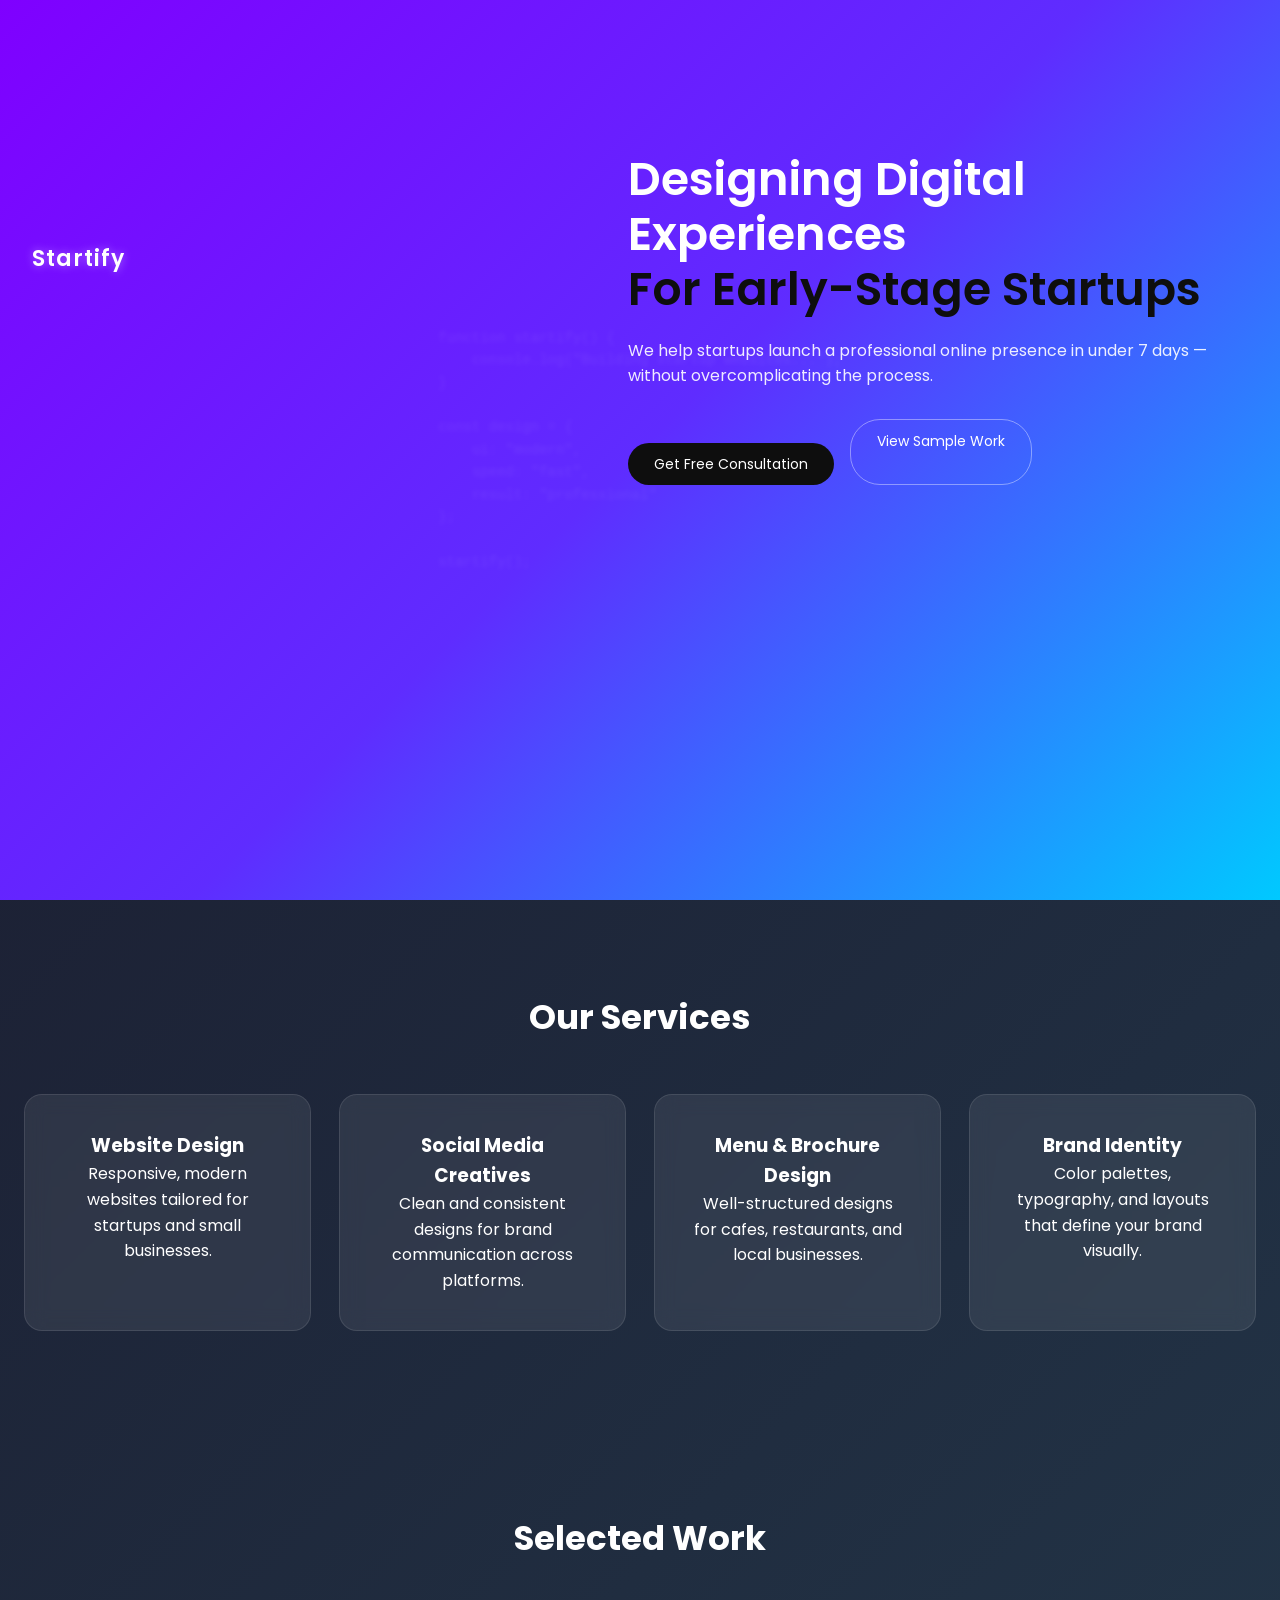
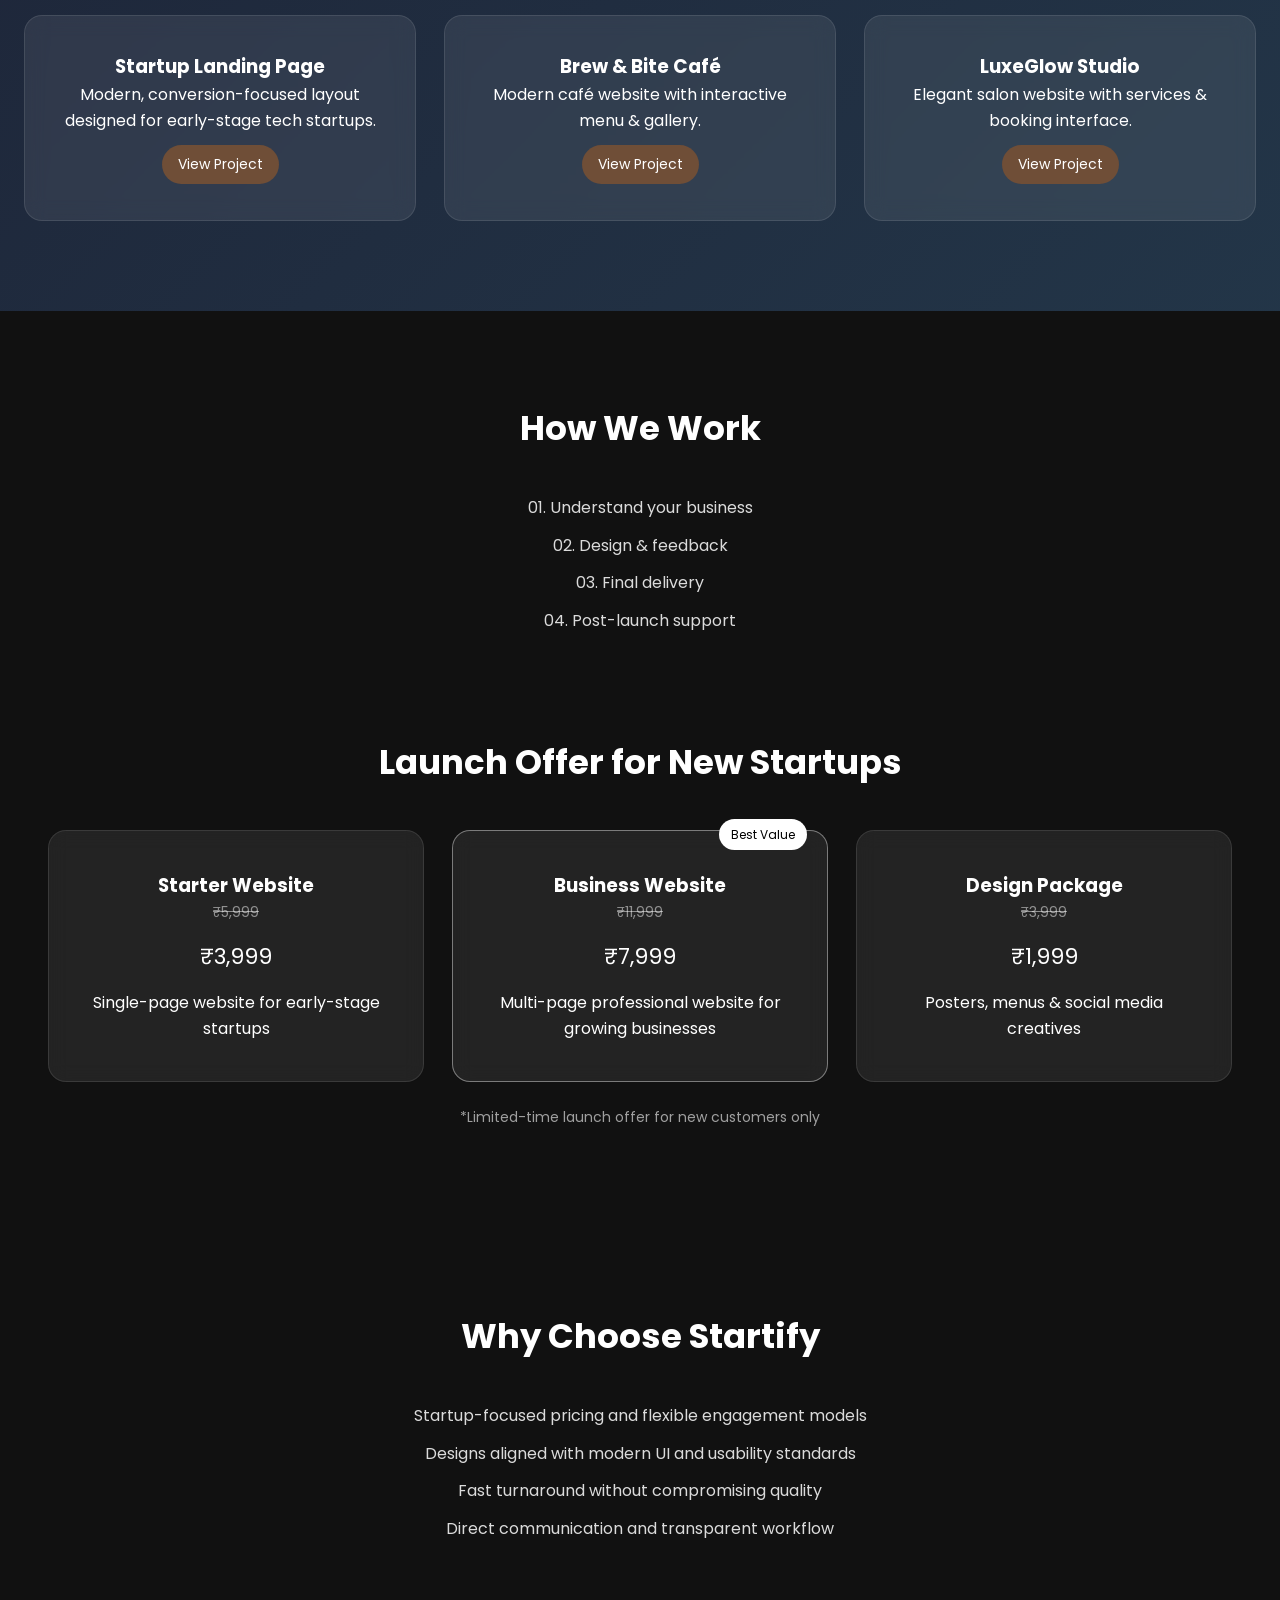
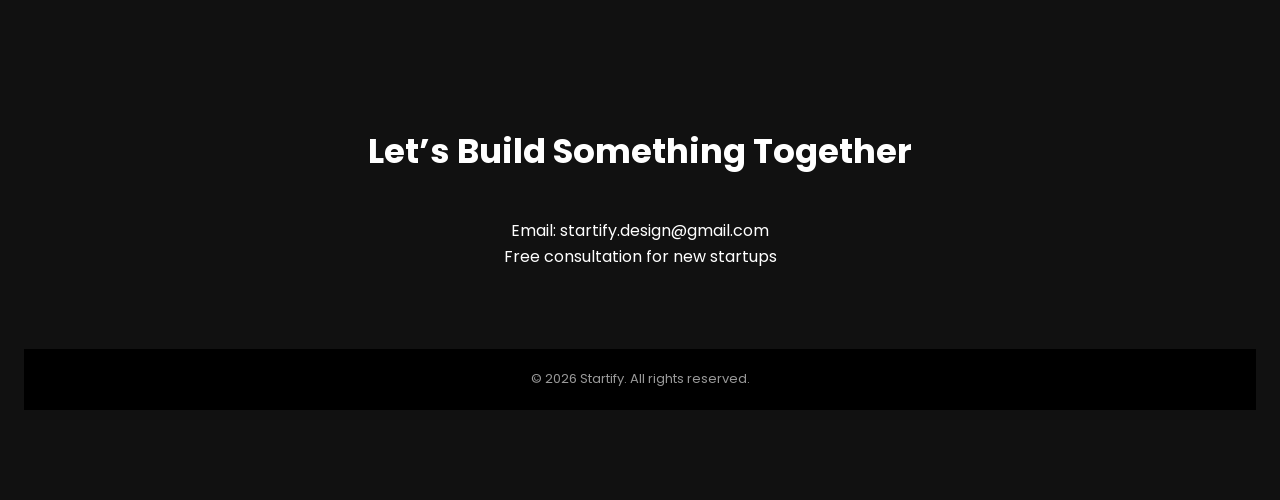
==== index.html @ b0a00d7e "first commit" ====
<!DOCTYPE html>
<html lang="en">
<head>
    <meta charset="UTF-8">
    <title>Startify | Design Studio for Startups</title>
    <meta name="viewport" content="width=device-width, initial-scale=1.0">
    <link rel="stylesheet" href="style.css">
    <link href="https://fonts.googleapis.com/css2?family=Poppins:wght@300;400;500;600;700&display=swap" rel="stylesheet">
    <script defer src="script.js"></script>

</head>
<body>
<canvas id="particles"></canvas>
<!-- HERO -->
<section class="hero">
    <div class="code-bg">
<pre>
function startify() {
    console.log("Building startup websites...");
}

const design = {
    ui: "modern",
    speed: "fast",
    result: "professional"
};

startify();
</pre>
</div>
    <nav>
        <div class="logo">Startify</div>

        <div class="hero-content">
    <h1>
        Designing Digital Experiences<br>
        <span>For Early-Stage Startups</span>
    </h1>

    <p>
        We help startups launch a professional online presence in under 7 days —
        without overcomplicating the process.
    </p>

    <div class="cta-group">
        <a href="#contact" class="btn primary">Get Free Consultation</a>
        <a href="#work" class="btn secondary">View Sample Work</a>
    </div>
</div>

</section>

<!-- SERVICES -->
<section class="services reveal" id="services">

    <h2>Our Services</h2>

    <div class="service-grid">
        <div class="service-card">
            <h3>Website Design</h3>
            <p>Responsive, modern websites tailored for startups and small businesses.</p>
        </div>

        <div class="service-card">
            <h3>Social Media Creatives</h3>
            <p>Clean and consistent designs for brand communication across platforms.</p>
        </div>

        <div class="service-card">
            <h3>Menu & Brochure Design</h3>
            <p>Well-structured designs for cafes, restaurants, and local businesses.</p>
        </div>

        <div class="service-card">
            <h3>Brand Identity</h3>
            <p>Color palettes, typography, and layouts that define your brand visually.</p>
        </div>
    </div>
</section>
<section class="work reveal" id="work">
    <h2>Selected Work</h2>

    <div class="work-grid">

        <!-- STARTUP -->
        <div class="work-card">
            <h3>Startup Landing Page</h3>
            <p>Modern, conversion-focused layout designed for early-stage tech startups.</p>
            <a href="sample/startup/index.html" target="_blank" class="work-link">
                View Project
            </a>
        </div>

        <!-- CAFE -->
        <div class="work-card">
            <h3>Brew & Bite Café</h3>
            <p>Modern café website with interactive menu & gallery.</p>
            <a href="sample/cafe/index.html" target="_blank" class="work-link">
                View Project
            </a>
        </div>

        <!-- SALON -->
        <div class="work-card">
            <h3>LuxeGlow Studio</h3>
            <p>Elegant salon website with services & booking interface.</p>
            <a href="sample/salon/index.html" target="_blank" class="work-link">
                View Project
            </a>
        </div>

    </div>
</section>
<section class="process reveal">
    <h2>How We Work</h2>

    <div class="process-steps">
        <div>01. Understand your business</div>
        <div>02. Design & feedback</div>
        <div>03. Final delivery</div>
        <div>04. Post-launch support</div>
    </div>
<section class="pricing reveal">
    <h2>Launch Offer for New Startups</h2>

    <div class="pricing-grid">
        <div class="price-card">
            <h3>Starter Website</h3>
            <p class="old-price">₹5,999</p>
            <p class="price">₹3,999</p>
            <p>Single-page website for early-stage startups</p>
        </div>

        <div class="price-card highlight">
            <h3>Business Website</h3>
            <p class="old-price">₹11,999</p>
            <p class="price">₹7,999</p>
            <p>Multi-page professional website for growing businesses</p>
        </div>

        <div class="price-card">
            <h3>Design Package</h3>
            <p class="old-price">₹3,999</p>
            <p class="price">₹1,999</p>
            <p>Posters, menus & social media creatives</p>
        </div>
    </div>

    <p class="pricing-note">*Limited-time launch offer for new customers only</p>
</section>


<!-- WHY US -->
<section class="why">
    <h2>Why Choose Startify</h2>

    <div class="why-content">
        <p>Startup-focused pricing and flexible engagement models</p>
        <p>Designs aligned with modern UI and usability standards</p>
        <p>Fast turnaround without compromising quality</p>
        <p>Direct communication and transparent workflow</p>
    </div>
</section>

<section class="contact reveal" id="contact">
    <h2>Let’s Build Something Together</h2>
    <p>Email: startify.design@gmail.com</p>
    

    <p class="small-note">Free consultation for new startups</p>
</section>


<footer>
    <p>© 2026 Startify. All rights reserved.</p>
</footer>


</body>
</html>
---- style.css ----
* {
    margin: 0;
    padding: 0;
    box-sizing: border-box;
    font-family: 'Poppins', sans-serif;
}

body {
    background-color: #0e0e0e;
    color: #ffffff;
    line-height: 1.6;
}

/* HERO */
.hero {
    min-height: 100vh;
    background: linear-gradient(135deg, #7F00FF, #5f2cff, #00C9FF);
    padding: 32px;
}

nav {
    display: flex;
    justify-content: space-between;
    align-items: center;
}

.logo {
    font-size: 26px;
    font-weight: 700;
    letter-spacing: 1px;
}

.btn {
    text-decoration: none;
    color: #ffffff;
    padding: 10px 26px;
    border-radius: 30px;
    border: 1px solid rgba(255,255,255,0.3);
    font-size: 14px;
}

.btn.primary {
    background-color: #0e0e0e;
    border: none;
    margin-top: 24px;
    display: inline-block;
}

/* HERO CONTENT */
.hero-content {
    max-width: 620px;
    margin-top: 120px;
}

.hero-content h1 {
    font-size: 46px;
    font-weight: 600;
    line-height: 1.2;
}

.hero-content span {
    color: #0e0e0e;
}

.hero-content p {
    margin-top: 20px;
    font-size: 16px;
    color: rgba(255,255,255,0.9);
}

/* SERVICES */
.services {
    padding: 90px 24px;
    text-align: center;
}

.services h2 {
    font-size: 34px;
    margin-bottom: 50px;
}

.service-grid {
    display: grid;
    grid-template-columns: repeat(auto-fit, minmax(240px, 1fr));
    gap: 28px;
}

.service-card {
    background: #161616;
    padding: 36px;
    border-radius: 18px;
    transition: transform 0.3s ease;
}

.service-card:hover {
    transform: translateY(-8px);
}

/* WHY */
.why {
    background: #111111;
    padding: 90px 24px;
    text-align: center;
}

.why h2 {
    font-size: 34px;
    margin-bottom: 40px;
}

.why-content p {
    font-size: 16px;
    margin: 12px 0;
    color: rgba(255,255,255,0.85);
}

/* CONTACT */
.contact {
    padding: 80px 24px;
    text-align: center;
}

.contact h2 {
    font-size: 34px;
    margin-bottom: 20px;
}

footer {
    background: #000000;
    padding: 20px;
    text-align: center;
    font-size: 13px;
    color: rgba(255,255,255,0.6);
}
html {
    scroll-behavior: smooth;
}
.btn {
    transition: all 0.3s ease;
}

.btn:hover {
    background-color: #ffffff;
    color: #000000;
}
.service-card {
    transition: transform 0.35s ease, box-shadow 0.35s ease;
}

.service-card:hover {
    transform: translateY(-10px);
    box-shadow: 0 20px 40px rgba(0,0,0,0.4);
}
.reveal {
    opacity: 0;
    transform: translateY(60px);
    transition: all 0.8s ease;
}

.reveal.active {
    opacity: 1;
    transform: translateY(0);
}
.hero-content h1,
.hero-content p,
.hero-content .btn {
    animation: fadeUp 1s ease forwards;
    opacity: 0;
}

.hero-content h1 {
    animation-delay: 0.2s;
}

.hero-content p {
    animation-delay: 0.4s;
}

.hero-content .btn {
    animation-delay: 0.6s;
}

@keyframes fadeUp {
    from {
        opacity: 0;
        transform: translateY(30px);
    }
    to {
        opacity: 1;
        transform: translateY(0);
    }
}
.cta-group {
    margin-top: 30px;
    display: flex;
    gap: 16px;
    flex-wrap: wrap;
}

.btn.secondary {
    background: transparent;
    border: 1px solid rgba(255,255,255,0.4);
}
.work {
    padding: 90px 24px;
    text-align: center;
}

.work h2 {
    font-size: 34px;
    margin-bottom: 50px;
}

.work-grid {
    display: grid;
    grid-template-columns: repeat(auto-fit, minmax(260px, 1fr));
    gap: 28px;
}

.work-card {
    background: #161616;
    padding: 36px;
    border-radius: 18px;
    transition: transform 0.3s ease;
}

.work-card:hover {
    transform: translateY(-8px);
}
.process {
    background: #111;
    padding: 90px 24px;
    text-align: center;
}

.process h2 {
    font-size: 34px;
    margin-bottom: 40px;
}

.process-steps div {
    font-size: 16px;
    margin: 12px 0;
    color: rgba(255,255,255,0.85);
}
.pricing {
    padding: 90px 24px;
    text-align: center;
}

.pricing-grid {
    display: grid;
    grid-template-columns: repeat(auto-fit, minmax(260px, 1fr));
    gap: 28px;
}

.price-card {
    background: #161616;
    padding: 40px;
    border-radius: 18px;
}

.price-card.highlight {
    border: 1px solid rgba(255,255,255,0.4);
}

.price {
    font-size: 22px;
    margin: 16px 0;
}
@media (max-width: 768px) {
    .hero-content h1 {
        font-size: 34px;
    }

    nav {
        flex-direction: column;
        gap: 12px;
    }

    .cta-group {
        flex-direction: column;
        align-items: flex-start;
    }
}
.old-price {
    text-decoration: line-through;
    color: rgba(255,255,255,0.5);
    font-size: 14px;
}

.pricing-note {
    margin-top: 24px;
    font-size: 14px;
    color: rgba(255,255,255,0.6);
}
.price-card.highlight {
    position: relative;
}

.price-card.highlight::before {
    content: "Best Value";
    position: absolute;
    top: -12px;
    right: 20px;
    background: #ffffff;
    color: #000;
    font-size: 12px;
    padding: 6px 12px;
    border-radius: 20px;
}
.work-link {
    display: inline-block;
    margin-top: 12px;
    text-decoration: none;
    font-size: 14px;
    color: white;
    background-color: #6F4E37;
    padding: 8px 16px;
    border-radius: 20px;
    transition: 0.3s ease;
}

.work-link:hover {
    background-color: #5a3f2c;
}
body {
    font-family: 'Poppins', sans-serif;
    color: #ffffff;

    background: linear-gradient(-45deg, #0f2027, #203a43, #2c5364, #1a1a2e);
    background-size: 400% 400%;
    animation: gradientBG 12s ease infinite;
}

@keyframes gradientBG {
    0% { background-position: 0% 50%; }
    50% { background-position: 100% 50%; }
    100% { background-position: 0% 50%; }
}
.logo {
    font-size: 22px;
    font-weight: 600;
    color: white;
    text-shadow: 0 0 10px rgba(255,255,255,0.4);
}
#particles {
    position: fixed;
    width: 100%;
    height: 100%;
    z-index: -1;
    top: 0;
    left: 0;
}
.service-card, .work-card, .price-card {
    background: rgba(255, 255, 255, 0.08);
    backdrop-filter: blur(10px);
    border-radius: 18px;
    border: 1px solid rgba(255,255,255,0.1);
}
.service-card:hover, .work-card:hover {
    transform: translateY(-10px) scale(1.02);
    transition: 0.3s ease;
}
.hero-content {
    animation: fadeUp 1s ease forwards;
}

@keyframes fadeUp {
    from {
        opacity: 0;
        transform: translateY(40px);
    }
    to {
        opacity: 1;
        transform: translateY(0);
    }
}
.hero {
    position: relative;
    overflow: hidden;
}

/* CODE BACKGROUND */
.code-bg {
    position: absolute;
    top: 0;
    left: 0;
    width: 100%;
    height: 100%;

    opacity: 0.08; /* translucent effect */
    z-index: 0;

    display: flex;
    align-items: center;
    justify-content: center;

    pointer-events: none;
}

.code-bg pre {
    font-family: monospace;
    font-size: 14px;
    color: #ffffff;
    white-space: pre-wrap;
    line-height: 1.6;
}
.hero-content, nav {
    position: relative;
    z-index: 2;
}
.hero {
    position: relative;
    overflow: hidden;
}

/* CODE BACKGROUND */
.code-bg {
    position: absolute;
    top: 0;
    left: 0;
    width: 100%;
    height: 100%;

    opacity: 0.08; /* translucent effect */
    z-index: 0;

    display: flex;
    align-items: center;
    justify-content: center;

    pointer-events: none;
}

.code-bg pre {
    font-family: monospace;
    font-size: 14px;
    color: #ffffff;
    white-space: pre-wrap;
    line-height: 1.6;
}
.code-bg {
    filter: blur(2px);
}
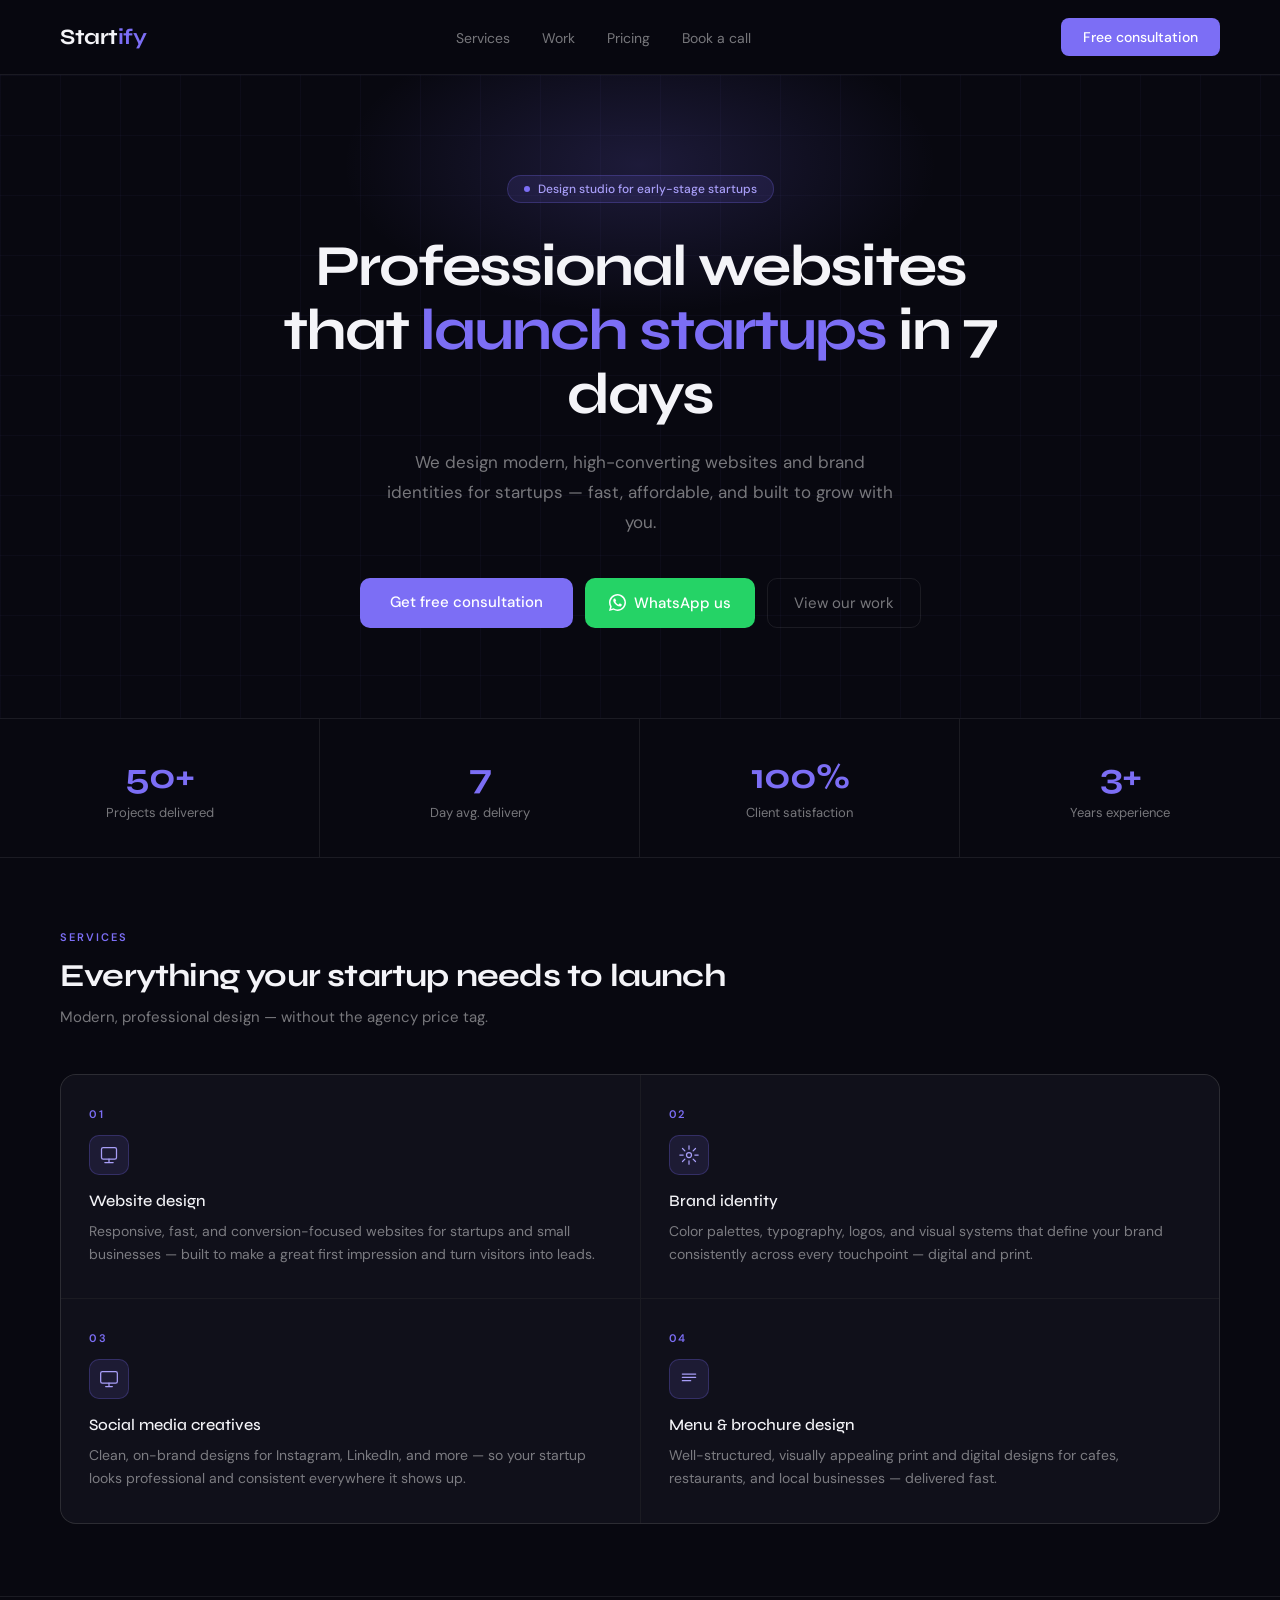
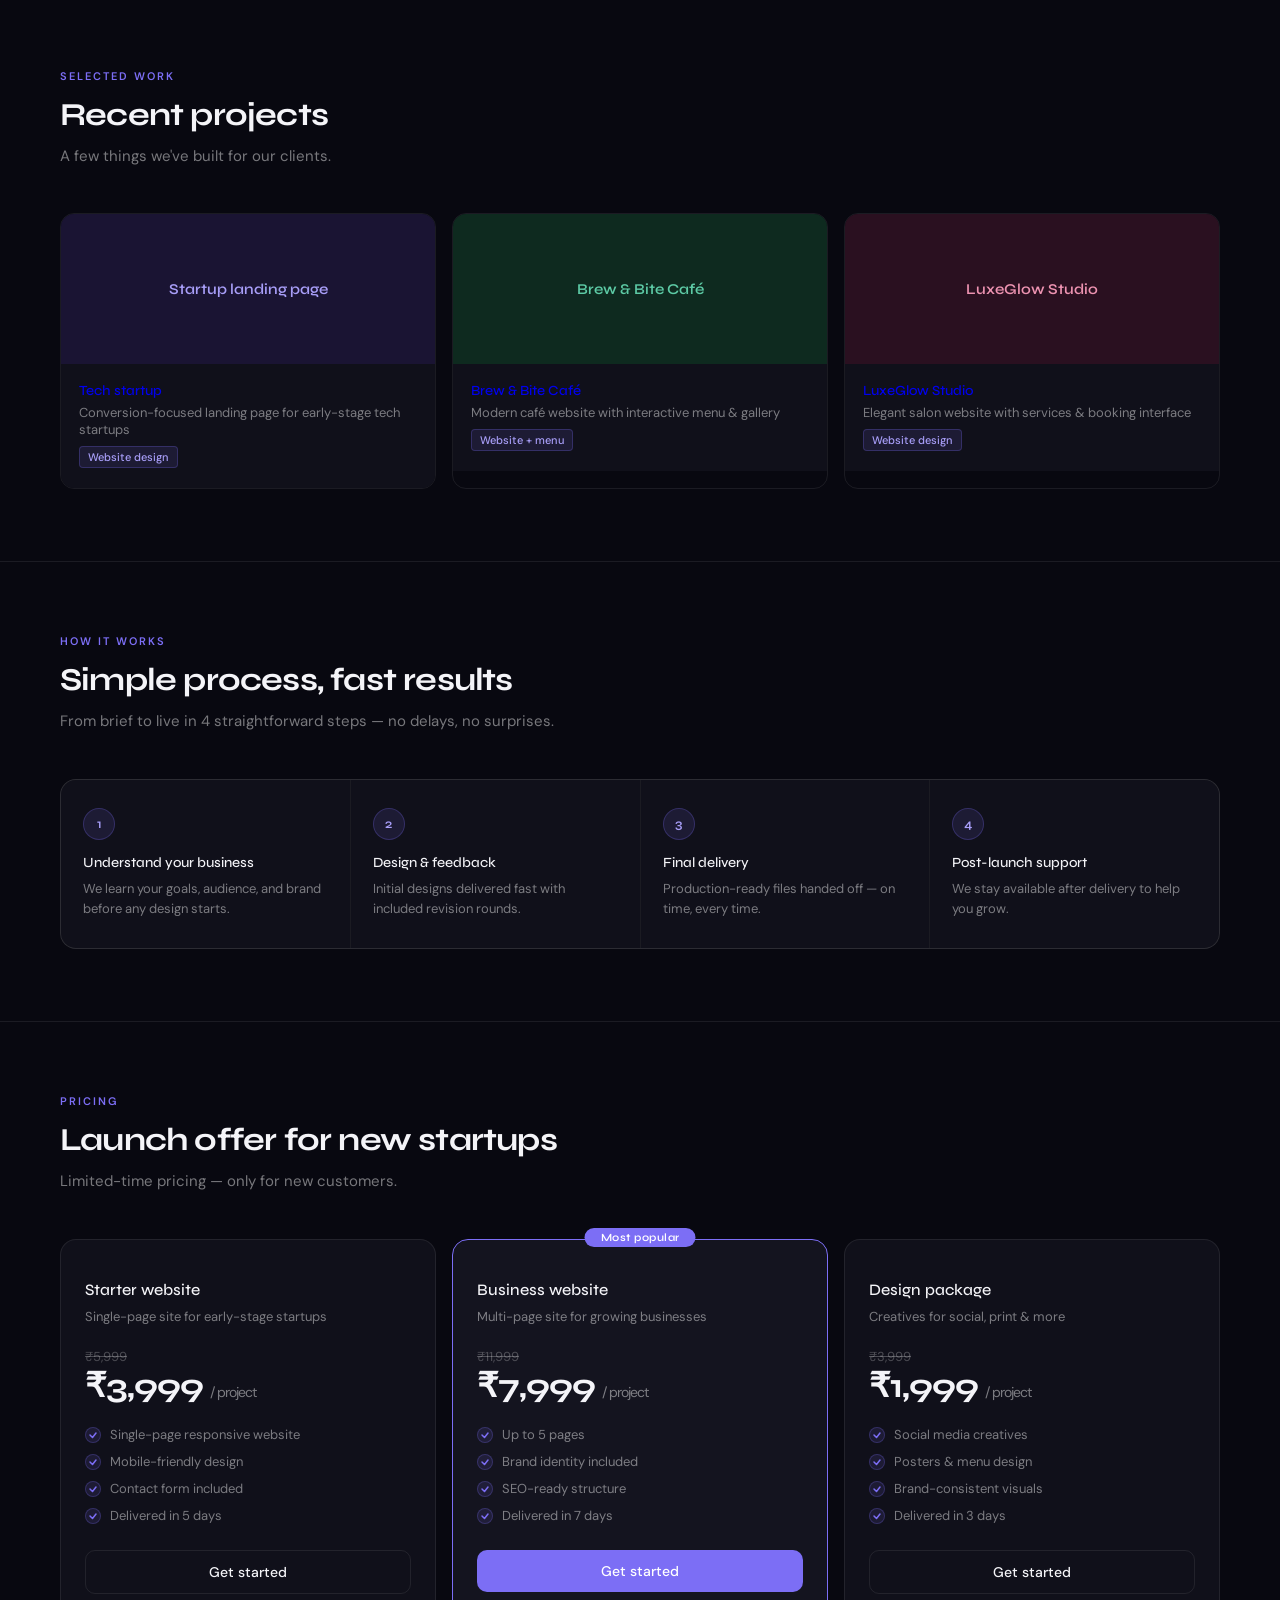
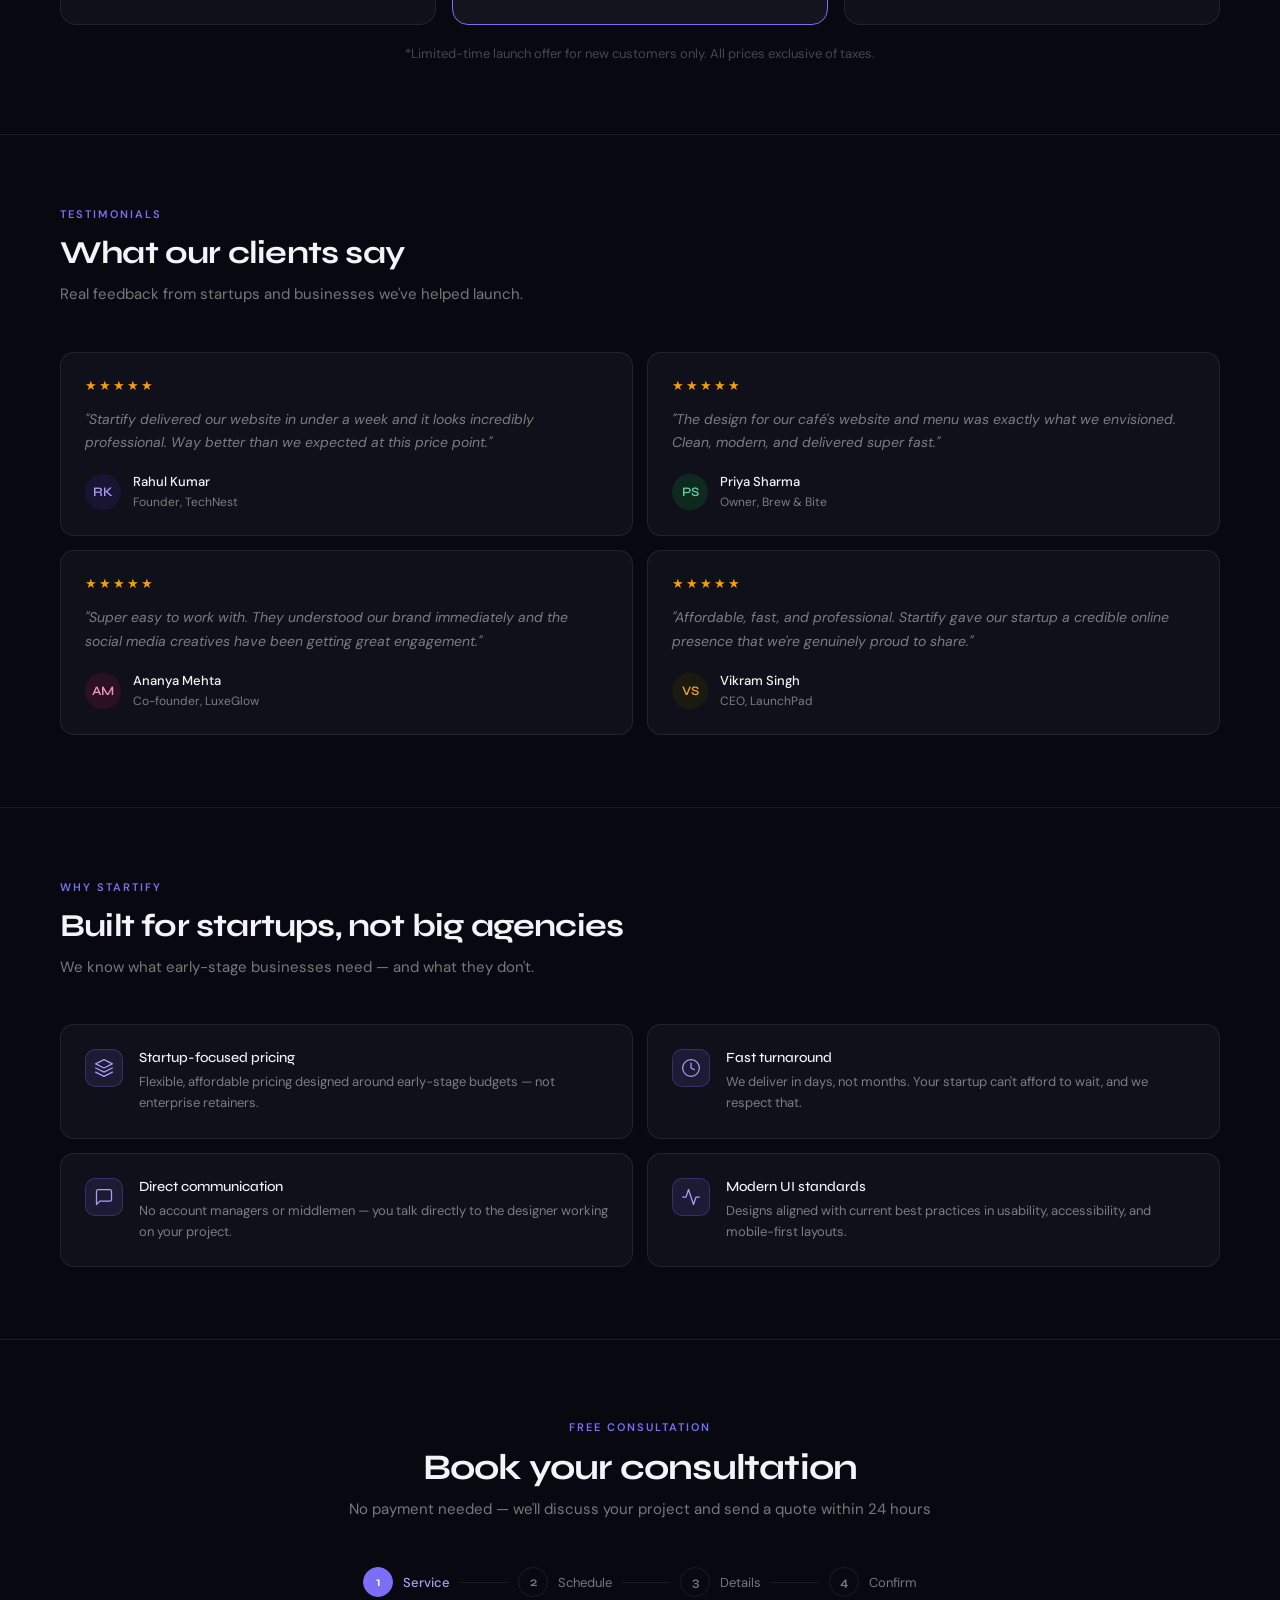
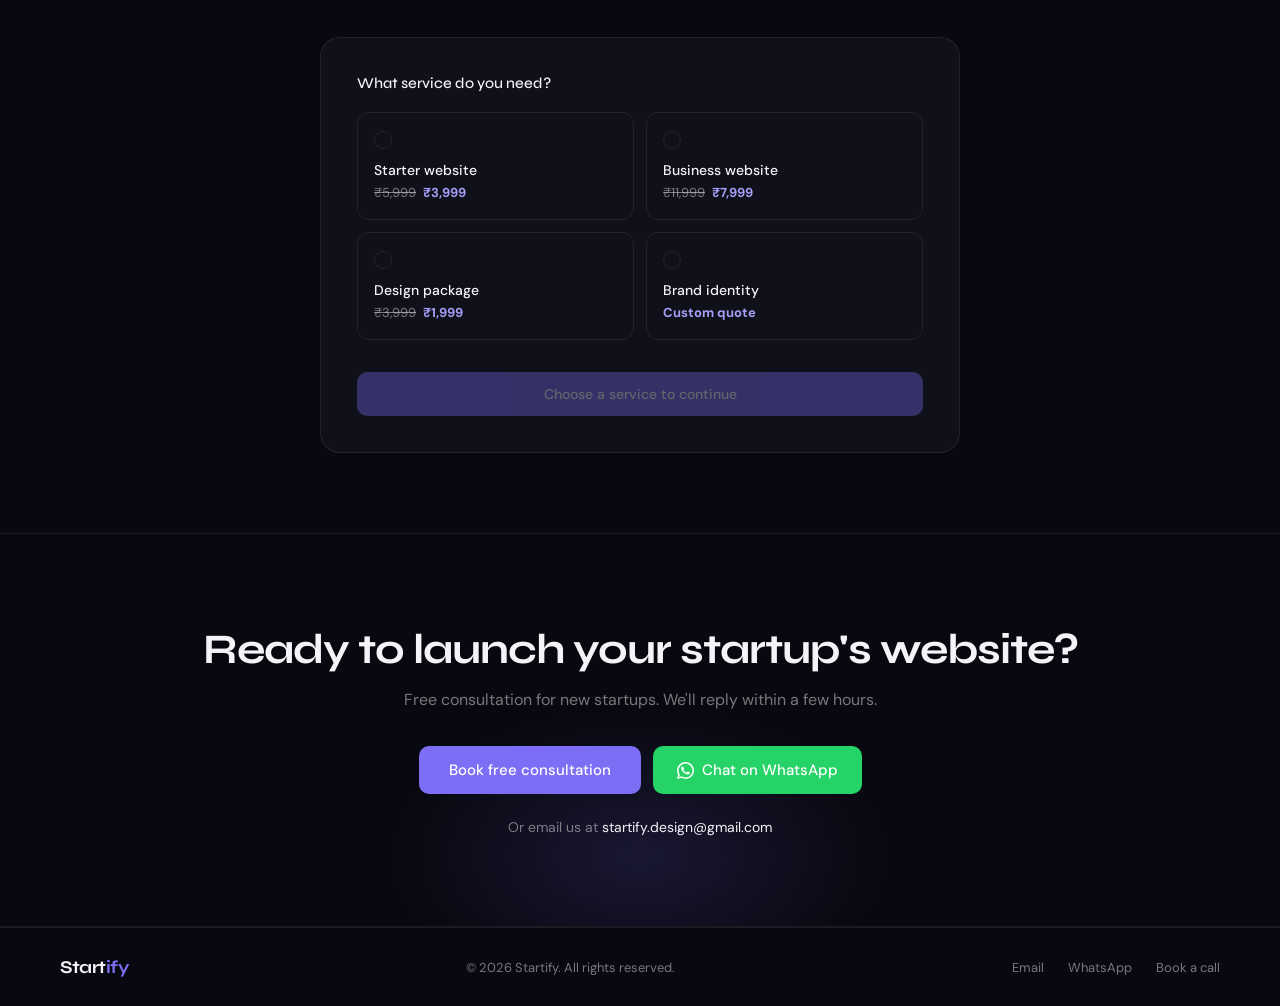
==== commit ba787c13: "commit" ====
--- a/index.html
+++ b/index.html
@@ -1,180 +1,1072 @@
 <!DOCTYPE html>
 <html lang="en">
 <head>
-    <meta charset="UTF-8">
-    <title>Startify | Design Studio for Startups</title>
-    <meta name="viewport" content="width=device-width, initial-scale=1.0">
-    <link rel="stylesheet" href="style.css">
-    <link href="https://fonts.googleapis.com/css2?family=Poppins:wght@300;400;500;600;700&display=swap" rel="stylesheet">
-    <script defer src="script.js"></script>
-
+<meta charset="UTF-8">
+<meta name="viewport" content="width=device-width, initial-scale=1.0">
+<meta name="description" content="Startify — Design studio for early-stage startups. Professional websites, brand identity & creatives delivered in 7 days.">
+<title>Startify | Design Studio for Startups</title>
+<link rel="preconnect" href="https://fonts.googleapis.com">
+<link rel="preconnect" href="https://fonts.gstatic.com" crossorigin>
+<link href="https://fonts.googleapis.com/css2?family=Syne:wght@400;500;600;700&family=DM+Sans:wght@300;400;500&display=swap" rel="stylesheet">
+<style>
+  *, *::before, *::after { box-sizing: border-box; margin: 0; padding: 0; }
+
+  :root {
+    --purple: #7c6ef5;
+    --purple-light: #a89ef8;
+    --purple-dim: rgba(124,110,245,0.12);
+    --purple-border: rgba(124,110,245,0.25);
+    --bg-dark: #080810;
+    --bg-card: #10101a;
+    --bg-card2: #14141f;
+    --border: rgba(255,255,255,0.08);
+    --border-hover: rgba(124,110,245,0.4);
+    --text-white: #f4f4f8;
+    --text-muted: rgba(255,255,255,0.45);
+    --text-dim: rgba(255,255,255,0.25);
+    --green: #25D366;
+    --green-dark: #1aaa52;
+    --teal: #1D9E75;
+  }
+
+  html { scroll-behavior: smooth; }
+
+  body {
+    font-family: 'DM Sans', sans-serif;
+    background: var(--bg-dark);
+    color: var(--text-white);
+    overflow-x: hidden;
+    -webkit-font-smoothing: antialiased;
+  }
+
+  h1, h2, h3, h4, .logo { font-family: 'Syne', sans-serif; }
+
+  /* ── NAV ── */
+  nav {
+    position: sticky; top: 0; z-index: 100;
+    display: flex; align-items: center; justify-content: space-between;
+    padding: 18px 60px;
+    background: rgba(8,8,16,0.9);
+    backdrop-filter: blur(12px);
+    border-bottom: 1px solid var(--border);
+  }
+  .logo { font-size: 22px; font-weight: 700; letter-spacing: -0.5px; color: var(--text-white); text-decoration: none; }
+  .logo span { color: var(--purple); }
+  .nav-links { display: flex; gap: 32px; list-style: none; }
+  .nav-links a { font-size: 14px; color: var(--text-muted); text-decoration: none; transition: color 0.2s; }
+  .nav-links a:hover { color: var(--text-white); }
+  .nav-cta {
+    background: var(--purple); color: #fff;
+    border: none; border-radius: 8px;
+    padding: 10px 22px; font-size: 14px; font-weight: 500;
+    font-family: 'DM Sans', sans-serif;
+    cursor: pointer; transition: opacity 0.2s;
+    text-decoration: none;
+  }
+  .nav-cta:hover { opacity: 0.88; }
+
+  .nav-mobile-toggle { display: none; background: none; border: none; cursor: pointer; color: var(--text-white); }
+  .mobile-menu { display: none; }
+
+  /* ── HERO ── */
+  .hero {
+    position: relative;
+    padding: 100px 60px 90px;
+    text-align: center;
+    overflow: hidden;
+    border-bottom: 1px solid var(--border);
+  }
+  .hero-grid-bg {
+    position: absolute; inset: 0; pointer-events: none;
+    background-image:
+      linear-gradient(rgba(124,110,245,0.04) 1px, transparent 1px),
+      linear-gradient(90deg, rgba(124,110,245,0.04) 1px, transparent 1px);
+    background-size: 60px 60px;
+  }
+  .hero-glow {
+    position: absolute; top: -60px; left: 50%; transform: translateX(-50%);
+    width: 600px; height: 300px;
+    background: radial-gradient(ellipse, rgba(124,110,245,0.18) 0%, transparent 70%);
+    pointer-events: none;
+  }
+  .hero-tag {
+    display: inline-flex; align-items: center; gap: 8px;
+    background: var(--purple-dim); color: var(--purple-light);
+    font-size: 12px; font-weight: 500;
+    border-radius: 20px; padding: 5px 16px;
+    border: 1px solid var(--purple-border);
+    margin-bottom: 32px; position: relative;
+  }
+  .tag-dot { width: 6px; height: 6px; border-radius: 50%; background: var(--purple); animation: pulse 2s infinite; }
+  @keyframes pulse { 0%,100%{opacity:1} 50%{opacity:0.4} }
+  .hero h1 {
+    font-size: clamp(38px, 6vw, 58px);
+    font-weight: 700; line-height: 1.1;
+    letter-spacing: -2px;
+    max-width: 760px; margin: 0 auto 22px;
+    position: relative;
+  }
+  .hero h1 em { color: var(--purple); font-style: normal; }
+  .hero p {
+    font-size: 17px; color: var(--text-muted);
+    line-height: 1.75; max-width: 520px;
+    margin: 0 auto 40px; position: relative;
+  }
+  .hero-btns { display: flex; gap: 12px; justify-content: center; flex-wrap: wrap; position: relative; }
+  .btn-primary {
+    background: var(--purple); color: #fff; border: none;
+    border-radius: 10px; padding: 14px 30px;
+    font-size: 15px; font-weight: 500; font-family: 'DM Sans', sans-serif;
+    cursor: pointer; transition: transform 0.15s, opacity 0.2s;
+    text-decoration: none; display: inline-block;
+  }
+  .btn-primary:hover { opacity: 0.88; transform: translateY(-1px); }
+  .btn-wa {
+    background: var(--green); color: #fff; border: none;
+    border-radius: 10px; padding: 14px 24px;
+    font-size: 15px; font-weight: 500; font-family: 'DM Sans', sans-serif;
+    cursor: pointer; display: inline-flex; align-items: center; gap: 8px;
+    transition: opacity 0.2s, transform 0.15s; text-decoration: none;
+  }
+  .btn-wa:hover { opacity: 0.88; transform: translateY(-1px); }
+  .btn-outline {
+    background: transparent; color: var(--text-muted);
+    border: 1px solid var(--border);
+    border-radius: 10px; padding: 14px 26px;
+    font-size: 15px; font-family: 'DM Sans', sans-serif;
+    cursor: pointer; transition: border-color 0.2s, color 0.2s;
+    text-decoration: none; display: inline-block;
+  }
+  .btn-outline:hover { border-color: var(--purple); color: var(--text-white); }
+
+  /* ── STATS ── */
+  .stats {
+    display: grid; grid-template-columns: repeat(4, 1fr);
+    border-bottom: 1px solid var(--border);
+  }
+  .stat {
+    padding: 36px 28px; text-align: center;
+    border-right: 1px solid var(--border);
+    transition: background 0.2s;
+  }
+  .stat:last-child { border-right: none; }
+  .stat:hover { background: var(--purple-dim); }
+  .stat-num {
+    font-family: 'Syne', sans-serif;
+    font-size: 36px; font-weight: 700;
+    color: var(--purple); letter-spacing: -1px;
+  }
+  .stat-label { font-size: 13px; color: var(--text-muted); margin-top: 6px; }
+
+  /* ── SECTIONS ── */
+  section { border-bottom: 1px solid var(--border); }
+  .section-inner { padding: 72px 60px; }
+  .section-tag {
+    font-size: 11px; font-weight: 600; letter-spacing: 2px;
+    text-transform: uppercase; color: var(--purple);
+    margin-bottom: 12px;
+  }
+  .section-title {
+    font-family: 'Syne', sans-serif;
+    font-size: clamp(24px, 3vw, 32px);
+    font-weight: 700; letter-spacing: -0.8px;
+    margin-bottom: 10px;
+  }
+  .section-sub { font-size: 15px; color: var(--text-muted); line-height: 1.7; margin-bottom: 44px; max-width: 520px; }
+
+  /* ── SERVICES ── */
+  .services-grid { display: grid; grid-template-columns: repeat(2, 1fr); gap: 1px; background: var(--border); border: 1px solid var(--border); border-radius: 16px; overflow: hidden; }
+  .svc-card {
+    background: var(--bg-card); padding: 32px 28px;
+    transition: background 0.2s;
+    cursor: default;
+  }
+  .svc-card:hover { background: var(--bg-card2); }
+  .svc-num { font-size: 11px; font-weight: 600; letter-spacing: 1.5px; color: var(--purple); margin-bottom: 14px; }
+  .svc-icon {
+    width: 40px; height: 40px; border-radius: 10px;
+    background: var(--purple-dim); border: 1px solid var(--purple-border);
+    display: flex; align-items: center; justify-content: center;
+    margin-bottom: 16px;
+  }
+  .svc-card h3 { font-size: 16px; font-weight: 500; margin-bottom: 10px; }
+  .svc-card p { font-size: 14px; color: var(--text-muted); line-height: 1.65; }
+
+  /* ── WORK ── */
+  .work-grid { display: grid; grid-template-columns: repeat(3, 1fr); gap: 16px; }
+  .work-card {
+    border: 1px solid var(--border); border-radius: 14px;
+    overflow: hidden; transition: border-color 0.2s, transform 0.2s;
+    text-decoration: none; display: block;
+  }
+  .work-card:hover { border-color: var(--purple); transform: translateY(-3px); }
+  .work-thumb {
+    height: 150px; display: flex; align-items: center; justify-content: center;
+    font-family: 'Syne', sans-serif; font-size: 15px; font-weight: 600;
+  }
+  .wt1 { background: #1a1433; color: var(--purple-light); }
+  .wt2 { background: #0e2a1f; color: #5DCAA5; }
+  .wt3 { background: #2a1020; color: #ED93B1; }
+  .work-info { padding: 18px 18px 20px; background: var(--bg-card); }
+  .work-info h4 { font-size: 14px; font-weight: 500; margin-bottom: 5px; }
+  .work-info p { font-size: 13px; color: var(--text-muted); }
+  .work-tag {
+    display: inline-block; font-size: 11px; font-weight: 500;
+    background: var(--purple-dim); color: var(--purple-light);
+    border-radius: 4px; padding: 3px 8px; margin-top: 8px;
+    border: 1px solid var(--purple-border);
+  }
+  .work-cta { text-align: center; margin-top: 32px; }
+
+  /* ── PROCESS ── */
+  .process-grid { display: grid; grid-template-columns: repeat(4, 1fr); gap: 1px; background: var(--border); border: 1px solid var(--border); border-radius: 16px; overflow: hidden; }
+  .proc-step { background: var(--bg-card); padding: 28px 22px; transition: background 0.2s; }
+  .proc-step:hover { background: var(--bg-card2); }
+  .proc-num {
+    width: 32px; height: 32px; border-radius: 50%;
+    background: var(--purple-dim); color: var(--purple-light);
+    border: 1px solid var(--purple-border);
+    font-size: 13px; font-weight: 600;
+    display: flex; align-items: center; justify-content: center;
+    margin-bottom: 14px; font-family: 'Syne', sans-serif;
+  }
+  .proc-step h4 { font-size: 14px; font-weight: 500; margin-bottom: 8px; }
+  .proc-step p { font-size: 13px; color: var(--text-muted); line-height: 1.6; }
+
+  /* ── PRICING ── */
+  .pricing-grid { display: grid; grid-template-columns: repeat(3, 1fr); gap: 16px; }
+  .price-card {
+    border: 1px solid var(--border); border-radius: 16px;
+    padding: 30px 24px; background: var(--bg-card);
+    position: relative; transition: border-color 0.2s;
+  }
+  .price-card:hover { border-color: rgba(255,255,255,0.15); }
+  .price-card.featured { border: 1.5px solid var(--purple); background: var(--bg-card2); }
+  .hot-badge {
+    position: absolute; top: -12px; left: 50%; transform: translateX(-50%);
+    background: var(--purple); color: #fff;
+    font-size: 11px; font-weight: 600; font-family: 'Syne', sans-serif;
+    border-radius: 20px; padding: 3px 16px; white-space: nowrap; letter-spacing: 0.5px;
+  }
+  .price-card h3 { font-size: 16px; font-weight: 500; margin-bottom: 8px; margin-top: 10px; }
+  .price-desc { font-size: 13px; color: var(--text-muted); margin-bottom: 22px; line-height: 1.5; }
+  .price-old { font-size: 13px; color: var(--text-dim); text-decoration: line-through; }
+  .price-new { font-family: 'Syne', sans-serif; font-size: 34px; font-weight: 700; letter-spacing: -1px; color: var(--text-white); }
+  .price-new small { font-size: 14px; font-weight: 400; color: var(--text-muted); font-family: 'DM Sans', sans-serif; }
+  .price-features { list-style: none; margin: 20px 0; display: flex; flex-direction: column; gap: 10px; }
+  .price-features li { font-size: 13px; color: var(--text-muted); display: flex; align-items: center; gap: 9px; }
+  .price-features li::before {
+    content: ''; display: block; width: 16px; height: 16px; flex-shrink: 0;
+    border-radius: 50%; background: var(--purple-dim);
+    border: 1px solid var(--purple-border);
+    background-image: url("data:image/svg+xml,%3Csvg width='10' height='10' viewBox='0 0 10 10' fill='none' xmlns='http://www.w3.org/2000/svg'%3E%3Cpath d='M2 5l2.5 2.5L8 3' stroke='%237c6ef5' stroke-width='1.5' stroke-linecap='round' stroke-linejoin='round'/%3E%3C/svg%3E");
+    background-repeat: no-repeat; background-position: center;
+  }
+  .price-btn {
+    width: 100%; padding: 12px; border-radius: 10px;
+    font-size: 14px; font-weight: 500; font-family: 'DM Sans', sans-serif;
+    cursor: pointer; transition: all 0.2s; margin-top: 6px;
+    border: 1px solid var(--border); background: transparent; color: var(--text-white);
+  }
+  .price-btn:hover { border-color: var(--purple); color: var(--purple-light); }
+  .price-card.featured .price-btn { background: var(--purple); color: #fff; border: none; }
+  .price-card.featured .price-btn:hover { opacity: 0.88; }
+  .pricing-note { text-align: center; margin-top: 20px; font-size: 13px; color: var(--text-dim); }
+
+  /* ── TESTIMONIALS ── */
+  .testi-grid { display: grid; grid-template-columns: repeat(2, 1fr); gap: 14px; }
+  .testi-card {
+    background: var(--bg-card); border: 1px solid var(--border);
+    border-radius: 14px; padding: 24px;
+    transition: border-color 0.2s;
+  }
+  .testi-card:hover { border-color: rgba(255,255,255,0.12); }
+  .stars { color: #f59e0b; font-size: 13px; letter-spacing: 2px; margin-bottom: 14px; }
+  .testi-card blockquote { font-size: 14px; color: var(--text-muted); line-height: 1.7; margin-bottom: 18px; font-style: italic; }
+  .testi-author { display: flex; align-items: center; gap: 12px; }
+  .avatar {
+    width: 36px; height: 36px; border-radius: 50%;
+    display: flex; align-items: center; justify-content: center;
+    font-size: 13px; font-weight: 600; flex-shrink: 0;
+    font-family: 'Syne', sans-serif;
+  }
+  .av1 { background: #1a1433; color: var(--purple-light); }
+  .av2 { background: #0e2a1f; color: #5DCAA5; }
+  .av3 { background: #2a1020; color: #ED93B1; }
+  .av4 { background: #1a1a10; color: #EF9F27; }
+  .testi-author strong { font-size: 13px; font-weight: 500; display: block; }
+  .testi-author span { font-size: 12px; color: var(--text-muted); }
+
+  /* ── WHY US ── */
+  .why-grid { display: grid; grid-template-columns: repeat(2, 1fr); gap: 14px; }
+  .why-card {
+    background: var(--bg-card); border: 1px solid var(--border);
+    border-radius: 14px; padding: 24px;
+    display: flex; gap: 16px; align-items: flex-start;
+    transition: border-color 0.2s;
+  }
+  .why-card:hover { border-color: var(--purple-border); }
+  .why-icon {
+    width: 38px; height: 38px; border-radius: 10px; flex-shrink: 0;
+    background: var(--purple-dim); border: 1px solid var(--purple-border);
+    display: flex; align-items: center; justify-content: center;
+  }
+  .why-card h4 { font-size: 14px; font-weight: 500; margin-bottom: 6px; }
+  .why-card p { font-size: 13px; color: var(--text-muted); line-height: 1.6; }
+
+  /* ── BOOKING ── */
+  #booking { background: var(--bg-dark); }
+  .booking-wrap { padding: 80px 60px; }
+  .booking-header { text-align: center; margin-bottom: 48px; }
+  .booking-header h2 { font-size: clamp(26px, 3vw, 36px); font-weight: 700; letter-spacing: -0.8px; margin-bottom: 10px; }
+  .booking-header p { font-size: 15px; color: var(--text-muted); }
+
+  .bk-steps { display: flex; align-items: center; justify-content: center; gap: 0; margin-bottom: 40px; }
+  .bk-step-item { display: flex; align-items: center; gap: 10px; }
+  .bk-step-dot {
+    width: 30px; height: 30px; border-radius: 50%;
+    display: flex; align-items: center; justify-content: center;
+    font-size: 13px; font-weight: 600; font-family: 'Syne', sans-serif;
+    border: 1px solid var(--border); color: var(--text-muted);
+    background: transparent; transition: all 0.3s;
+  }
+  .bk-step-dot.active { background: var(--purple); color: #fff; border-color: var(--purple); }
+  .bk-step-dot.done { background: var(--teal); color: #fff; border-color: var(--teal); }
+  .bk-step-label { font-size: 13px; color: var(--text-muted); }
+  .bk-step-label.active { color: var(--purple-light); font-weight: 500; }
+  .bk-step-line { width: 48px; height: 1px; background: var(--border); margin: 0 10px; }
+
+  .bk-card {
+    background: var(--bg-card); border: 1px solid var(--border);
+    border-radius: 20px; padding: 36px;
+    max-width: 640px; margin: 0 auto;
+  }
+  .step-section-title { font-size: 15px; font-weight: 500; color: var(--text-white); margin-bottom: 20px; font-family: 'Syne', sans-serif; }
+
+  .svc-pick { display: grid; grid-template-columns: 1fr 1fr; gap: 12px; margin-bottom: 32px; }
+  .svc-opt {
+    border: 1px solid var(--border); border-radius: 12px;
+    padding: 18px 16px; cursor: pointer; transition: border-color 0.2s, background 0.2s;
+  }
+  .svc-opt:hover { border-color: var(--purple-border); }
+  .svc-opt.sel { border-color: var(--purple); background: var(--purple-dim); }
+  .svc-check {
+    width: 18px; height: 18px; border-radius: 50%;
+    border: 1px solid var(--border); margin-bottom: 12px;
+    transition: all 0.2s;
+  }
+  .svc-opt.sel .svc-check { background: var(--purple); border-color: var(--purple); }
+  .svc-opt-title { font-size: 14px; font-weight: 500; color: var(--text-white); margin-bottom: 5px; }
+  .svc-opt-price { font-size: 13px; color: var(--text-muted); }
+  .svc-opt-price s { margin-right: 4px; }
+  .svc-opt-price strong { color: var(--purple-light); }
+
+  .day-grid { display: grid; grid-template-columns: repeat(7, 1fr); gap: 8px; margin-bottom: 28px; }
+  .day-cell {
+    border: 1px solid var(--border); border-radius: 10px;
+    padding: 10px 4px; text-align: center; cursor: pointer; transition: all 0.2s;
+  }
+  .day-cell:hover { border-color: var(--purple-border); }
+  .day-cell.sel { border-color: var(--purple); background: var(--purple-dim); }
+  .day-cell.off { opacity: 0.3; cursor: not-allowed; pointer-events: none; }
+  .day-name { font-size: 10px; color: var(--text-muted); margin-bottom: 5px; font-weight: 500; letter-spacing: 0.5px; }
+  .day-num { font-size: 15px; font-weight: 600; color: var(--text-white); font-family: 'Syne', sans-serif; }
+  .day-cell.sel .day-name { color: var(--purple-light); }
+
+  .slot-grid { display: grid; grid-template-columns: repeat(3, 1fr); gap: 10px; margin-bottom: 32px; }
+  .slot {
+    border: 1px solid var(--border); border-radius: 10px;
+    padding: 12px 8px; text-align: center; cursor: pointer; transition: all 0.2s;
+  }
+  .slot:hover { border-color: var(--purple-border); }
+  .slot.sel { border-color: var(--purple); background: var(--purple-dim); }
+  .slot.busy { opacity: 0.3; cursor: not-allowed; pointer-events: none; }
+  .slot-time { font-size: 14px; font-weight: 500; color: var(--text-white); }
+  .slot-avail { font-size: 11px; color: var(--text-muted); margin-top: 3px; }
+  .slot.sel .slot-avail { color: var(--purple-light); }
+
+  .field-group { display: flex; flex-direction: column; gap: 14px; margin-bottom: 32px; }
+  .field-row { display: grid; grid-template-columns: 1fr 1fr; gap: 14px; }
+  .field-label { font-size: 12px; color: var(--text-muted); margin-bottom: 6px; font-weight: 500; letter-spacing: 0.3px; }
+  .field-input {
+    width: 100%; background: rgba(255,255,255,0.04);
+    border: 1px solid var(--border); border-radius: 10px;
+    padding: 11px 16px; font-size: 14px; color: var(--text-white);
+    font-family: 'DM Sans', sans-serif; outline: none;
+    transition: border-color 0.2s;
+  }
+  .field-input:focus { border-color: var(--purple); }
+  .field-input::placeholder { color: var(--text-dim); }
+  textarea.field-input { min-height: 90px; resize: vertical; }
+  select.field-input { appearance: none; cursor: pointer; }
+
+  .bk-summary {
+    background: var(--purple-dim); border: 1px solid var(--purple-border);
+    border-radius: 12px; padding: 20px; margin-bottom: 28px;
+  }
+  .sum-row { display: flex; justify-content: space-between; align-items: center; padding: 7px 0; }
+  .sum-row:not(:last-child) { border-bottom: 1px solid rgba(255,255,255,0.06); }
+  .sum-label { font-size: 12px; color: var(--text-muted); }
+  .sum-val { font-size: 13px; font-weight: 500; color: var(--text-white); }
+  .sum-val.hi { color: var(--purple-light); }
+
+  .bk-actions { display: flex; gap: 12px; }
+  .btn-back {
+    flex: 1; background: transparent; color: var(--text-muted);
+    border: 1px solid var(--border); border-radius: 10px;
+    padding: 13px; font-size: 14px; font-family: 'DM Sans', sans-serif;
+    cursor: pointer; transition: all 0.2s;
+  }
+  .btn-back:hover { border-color: rgba(255,255,255,0.2); color: var(--text-white); }
+  .btn-next {
+    flex: 2; background: var(--purple); color: #fff; border: none;
+    border-radius: 10px; padding: 13px;
+    font-size: 14px; font-weight: 500; font-family: 'DM Sans', sans-serif;
+    cursor: pointer; transition: opacity 0.2s;
+  }
+  .btn-next:hover:not(:disabled) { opacity: 0.88; }
+  .btn-next:disabled { opacity: 0.35; cursor: not-allowed; }
+  .btn-wa-book {
+    width: 100%; background: var(--green); color: #fff; border: none;
+    border-radius: 10px; padding: 13px;
+    font-size: 14px; font-weight: 500; font-family: 'DM Sans', sans-serif;
+    cursor: pointer; display: flex; align-items: center; justify-content: center; gap: 9px;
+    margin-top: 12px; transition: opacity 0.2s;
+  }
+  .btn-wa-book:hover { opacity: 0.88; }
+
+  .success-state { text-align: center; padding: 16px 0; }
+  .success-icon {
+    width: 64px; height: 64px; border-radius: 50%;
+    background: rgba(29,158,117,0.12); border: 1px solid rgba(29,158,117,0.3);
+    display: flex; align-items: center; justify-content: center;
+    margin: 0 auto 22px;
+  }
+  .success-state h3 { font-size: 22px; font-weight: 700; margin-bottom: 10px; font-family: 'Syne', sans-serif; }
+  .success-state p { font-size: 14px; color: var(--text-muted); line-height: 1.7; margin-bottom: 26px; }
+
+  /* ── CTA SECTION ── */
+  .cta-section {
+    padding: 90px 60px;
+    text-align: center;
+    position: relative; overflow: hidden;
+  }
+  .cta-glow {
+    position: absolute; bottom: -80px; left: 50%; transform: translateX(-50%);
+    width: 500px; height: 300px;
+    background: radial-gradient(ellipse, rgba(124,110,245,0.15) 0%, transparent 70%);
+    pointer-events: none;
+  }
+  .cta-section h2 { font-size: clamp(28px, 4vw, 42px); font-weight: 700; letter-spacing: -1px; margin-bottom: 14px; position: relative; }
+  .cta-section p { font-size: 16px; color: var(--text-muted); margin-bottom: 36px; position: relative; }
+  .cta-btns { display: flex; gap: 12px; justify-content: center; flex-wrap: wrap; position: relative; }
+  .cta-email { margin-top: 24px; font-size: 14px; color: var(--text-muted); position: relative; }
+  .cta-email a { color: var(--text-white); text-decoration: none; }
+  .cta-email a:hover { color: var(--purple-light); }
+
+  /* ── FOOTER ── */
+  footer {
+    padding: 28px 60px;
+    display: flex; align-items: center; justify-content: space-between;
+    border-top: 1px solid var(--border);
+  }
+  footer p { font-size: 13px; color: var(--text-muted); }
+  .footer-links { display: flex; gap: 24px; }
+  .footer-links a { font-size: 13px; color: var(--text-muted); text-decoration: none; }
+  .footer-links a:hover { color: var(--text-white); }
+
+  /* ── SVG ICONS ── */
+  .icon-svg { width: 20px; height: 20px; stroke: var(--purple-light); fill: none; stroke-width: 1.5; stroke-linecap: round; stroke-linejoin: round; }
+  .wa-icon { width: 17px; height: 17px; fill: #fff; }
+
+  /* ── RESPONSIVE ── */
+  @media (max-width: 900px) {
+    nav { padding: 16px 24px; }
+    .nav-links, .nav-cta { display: none; }
+    .nav-mobile-toggle { display: block; }
+    .mobile-menu {
+      background: var(--bg-card); border-bottom: 1px solid var(--border);
+      padding: 16px 24px; display: flex; flex-direction: column; gap: 16px;
+    }
+    .mobile-menu a { font-size: 15px; color: var(--text-muted); text-decoration: none; padding: 8px 0; border-bottom: 1px solid var(--border); }
+    .mobile-menu .nav-cta { display: block; text-align: center; margin-top: 4px; }
+    .hero { padding: 60px 24px 56px; }
+    .stats { grid-template-columns: repeat(2, 1fr); }
+    .stat:nth-child(2) { border-right: none; }
+    .section-inner { padding: 52px 24px; }
+    .services-grid, .work-grid, .pricing-grid, .testi-grid, .why-grid { grid-template-columns: 1fr; }
+    .process-grid { grid-template-columns: 1fr 1fr; }
+    .booking-wrap { padding: 52px 24px; }
+    .bk-card { padding: 24px; }
+    .field-row { grid-template-columns: 1fr; }
+    .svc-pick { grid-template-columns: 1fr; }
+    .slot-grid { grid-template-columns: repeat(2, 1fr); }
+    .cta-section { padding: 60px 24px; }
+    footer { flex-direction: column; gap: 16px; padding: 24px; text-align: center; }
+    .bk-steps { flex-wrap: wrap; gap: 8px; }
+    .bk-step-line { display: none; }
+  }
+</style>
 </head>
 <body>
-<canvas id="particles"></canvas>
+
+<!-- NAV -->
+<nav id="navbar">
+  <a href="#" class="logo">Start<span>ify</span></a>
+  <ul class="nav-links">
+    <li><a href="#services">Services</a></li>
+    <li><a href="#work">Work</a></li>
+    <li><a href="#pricing">Pricing</a></li>
+    <li><a href="#booking">Book a call</a></li>
+  </ul>
+  <a href="#booking" class="nav-cta">Free consultation</a>
+  <button class="nav-mobile-toggle" onclick="toggleMenu()" aria-label="Menu">
+    <svg width="22" height="22" viewBox="0 0 24 24" fill="none" stroke="currentColor" stroke-width="2"><line x1="3" y1="6" x2="21" y2="6"/><line x1="3" y1="12" x2="21" y2="12"/><line x1="3" y1="18" x2="21" y2="18"/></svg>
+  </button>
+</nav>
+<div class="mobile-menu" id="mobile-menu" style="display:none;">
+  <a href="#services" onclick="toggleMenu()">Services</a>
+  <a href="#work" onclick="toggleMenu()">Work</a>
+  <a href="#pricing" onclick="toggleMenu()">Pricing</a>
+  <a href="#booking" onclick="toggleMenu()">Book a call</a>
+  <a href="#booking" class="nav-cta" onclick="toggleMenu()">Free consultation</a>
+</div>
+
 <!-- HERO -->
 <section class="hero">
-    <div class="code-bg">
-<pre>
-function startify() {
-    console.log("Building startup websites...");
-}
-
-const design = {
-    ui: "modern",
-    speed: "fast",
-    result: "professional"
-};
-
-startify();
-</pre>
+  <div class="hero-grid-bg"></div>
+  <div class="hero-glow"></div>
+  <div class="hero-tag"><div class="tag-dot"></div> Design studio for early-stage startups</div>
+  <h1>Professional websites that <em>launch startups</em> in 7 days</h1>
+  <p>We design modern, high-converting websites and brand identities for startups — fast, affordable, and built to grow with you.</p>
+  <div class="hero-btns">
+    <a href="#booking" class="btn-primary">Get free consultation</a>
+    <a href="https://wa.me/917876764705?text=Hi%20Startify!%20I%27d%20like%20a%20free%20consultation." target="_blank" class="btn-wa">
+      <svg class="wa-icon" viewBox="0 0 24 24"><path d="M17.472 14.382c-.297-.149-1.758-.867-2.03-.967-.273-.099-.471-.148-.67.15-.197.297-.767.966-.94 1.164-.173.199-.347.223-.644.075-.297-.15-1.255-.463-2.39-1.475-.883-.788-1.48-1.761-1.653-2.059-.173-.297-.018-.458.13-.606.134-.133.298-.347.446-.52.149-.174.198-.298.298-.497.099-.198.05-.371-.025-.52-.075-.149-.669-1.612-.916-2.207-.242-.579-.487-.5-.669-.51-.173-.008-.371-.01-.57-.01-.198 0-.52.074-.792.372-.272.297-1.04 1.016-1.04 2.479 0 1.462 1.065 2.875 1.213 3.074.149.198 2.096 3.2 5.077 4.487.709.306 1.262.489 1.694.625.712.227 1.36.195 1.871.118.571-.085 1.758-.719 2.006-1.413.248-.694.248-1.289.173-1.413-.074-.124-.272-.198-.57-.347z"/><path d="M12 0C5.374 0 0 5.373 0 12c0 2.117.554 4.103 1.523 5.83L.036 23.964l6.305-1.654A11.94 11.94 0 0012 24c6.627 0 12-5.373 12-12S18.627 0 12 0zm0 21.818a9.818 9.818 0 01-5.007-1.369l-.36-.214-3.733.979 1.001-3.648-.235-.374A9.818 9.818 0 1112 21.818z"/></svg>
+      WhatsApp us
+    </a>
+    <a href="#work" class="btn-outline">View our work</a>
+  </div>
+</section>
+
+<!-- STATS -->
+<div class="stats">
+  <div class="stat"><div class="stat-num">50+</div><div class="stat-label">Projects delivered</div></div>
+  <div class="stat"><div class="stat-num">7</div><div class="stat-label">Day avg. delivery</div></div>
+  <div class="stat"><div class="stat-num">100%</div><div class="stat-label">Client satisfaction</div></div>
+  <div class="stat"><div class="stat-num">3+</div><div class="stat-label">Years experience</div></div>
 </div>
-    <nav>
-        <div class="logo">Startify</div>
-
-        <div class="hero-content">
-    <h1>
-        Designing Digital Experiences<br>
-        <span>For Early-Stage Startups</span>
-    </h1>
-
-    <p>
-        We help startups launch a professional online presence in under 7 days —
-        without overcomplicating the process.
-    </p>
-
-    <div class="cta-group">
-        <a href="#contact" class="btn primary">Get Free Consultation</a>
-        <a href="#work" class="btn secondary">View Sample Work</a>
+
+<!-- SERVICES -->
+<section id="services">
+  <div class="section-inner">
+    <div class="section-tag">Services</div>
+    <div class="section-title">Everything your startup needs to launch</div>
+    <div class="section-sub">Modern, professional design — without the agency price tag.</div>
+    <div class="services-grid">
+      <div class="svc-card">
+        <div class="svc-num">01</div>
+        <div class="svc-icon">
+          <svg class="icon-svg" viewBox="0 0 24 24"><rect x="3" y="3" width="18" height="14" rx="2"/><path d="M7 21h10M12 17v4"/></svg>
+        </div>
+        <h3>Website design</h3>
+        <p>Responsive, fast, and conversion-focused websites for startups and small businesses — built to make a great first impression and turn visitors into leads.</p>
+      </div>
+      <div class="svc-card">
+        <div class="svc-num">02</div>
+        <div class="svc-icon">
+          <svg class="icon-svg" viewBox="0 0 24 24"><circle cx="12" cy="12" r="3"/><path d="M12 1v4M12 19v4M4.22 4.22l2.83 2.83M16.95 16.95l2.83 2.83M1 12h4M19 12h4M4.22 19.78l2.83-2.83M16.95 7.05l2.83-2.83"/></svg>
+        </div>
+        <h3>Brand identity</h3>
+        <p>Color palettes, typography, logos, and visual systems that define your brand consistently across every touchpoint — digital and print.</p>
+      </div>
+      <div class="svc-card">
+        <div class="svc-num">03</div>
+        <div class="svc-icon">
+          <svg class="icon-svg" viewBox="0 0 24 24"><rect x="2" y="3" width="20" height="14" rx="2"/><path d="M8 21h8M12 17v4"/></svg>
+        </div>
+        <h3>Social media creatives</h3>
+        <p>Clean, on-brand designs for Instagram, LinkedIn, and more — so your startup looks professional and consistent everywhere it shows up.</p>
+      </div>
+      <div class="svc-card">
+        <div class="svc-num">04</div>
+        <div class="svc-icon">
+          <svg class="icon-svg" viewBox="0 0 24 24"><path d="M4 6h16M4 10h16M4 14h10"/></svg>
+        </div>
+        <h3>Menu & brochure design</h3>
+        <p>Well-structured, visually appealing print and digital designs for cafes, restaurants, and local businesses — delivered fast.</p>
+      </div>
     </div>
-</div>
-
+  </div>
 </section>
 
-<!-- SERVICES -->
-<section class="services reveal" id="services">
-
-    <h2>Our Services</h2>
-
-    <div class="service-grid">
-        <div class="service-card">
-            <h3>Website Design</h3>
-            <p>Responsive, modern websites tailored for startups and small businesses.</p>
-        </div>
-
-        <div class="service-card">
-            <h3>Social Media Creatives</h3>
-            <p>Clean and consistent designs for brand communication across platforms.</p>
-        </div>
-
-        <div class="service-card">
-            <h3>Menu & Brochure Design</h3>
-            <p>Well-structured designs for cafes, restaurants, and local businesses.</p>
-        </div>
-
-        <div class="service-card">
-            <h3>Brand Identity</h3>
-            <p>Color palettes, typography, and layouts that define your brand visually.</p>
-        </div>
+<!-- WORK -->
+<section id="work">
+  <div class="section-inner">
+    <div class="section-tag">Selected work</div>
+    <div class="section-title">Recent projects</div>
+    <div class="section-sub">A few things we've built for our clients.</div>
+    <div class="work-grid">
+      <a href="https://startify-chi.vercel.app/sample/startup/index.html" target="_blank" class="work-card">
+        <div class="work-thumb wt1">Startup landing page</div>
+        <div class="work-info">
+          <h4>Tech startup</h4>
+          <p>Conversion-focused landing page for early-stage tech startups</p>
+          <span class="work-tag">Website design</span>
+        </div>
+      </a>
+      <a href="https://startify-chi.vercel.app/sample/cafe/index.html" target="_blank" class="work-card">
+        <div class="work-thumb wt2">Brew & Bite Café</div>
+        <div class="work-info">
+          <h4>Brew & Bite Café</h4>
+          <p>Modern café website with interactive menu & gallery</p>
+          <span class="work-tag">Website + menu</span>
+        </div>
+      </a>
+      <a href="https://startify-chi.vercel.app/sample/salon/index.html" target="_blank" class="work-card">
+        <div class="work-thumb wt3">LuxeGlow Studio</div>
+        <div class="work-info">
+          <h4>LuxeGlow Studio</h4>
+          <p>Elegant salon website with services & booking interface</p>
+          <span class="work-tag">Website design</span>
+        </div>
+      </a>
     </div>
+  </div>
 </section>
-<section class="work reveal" id="work">
-    <h2>Selected Work</h2>
-
-    <div class="work-grid">
-
-        <!-- STARTUP -->
-        <div class="work-card">
-            <h3>Startup Landing Page</h3>
-            <p>Modern, conversion-focused layout designed for early-stage tech startups.</p>
-            <a href="sample/startup/index.html" target="_blank" class="work-link">
-                View Project
-            </a>
-        </div>
-
-        <!-- CAFE -->
-        <div class="work-card">
-            <h3>Brew & Bite Café</h3>
-            <p>Modern café website with interactive menu & gallery.</p>
-            <a href="sample/cafe/index.html" target="_blank" class="work-link">
-                View Project
-            </a>
-        </div>
-
-        <!-- SALON -->
-        <div class="work-card">
-            <h3>LuxeGlow Studio</h3>
-            <p>Elegant salon website with services & booking interface.</p>
-            <a href="sample/salon/index.html" target="_blank" class="work-link">
-                View Project
-            </a>
-        </div>
-
+
+<!-- PROCESS -->
+<section id="process">
+  <div class="section-inner">
+    <div class="section-tag">How it works</div>
+    <div class="section-title">Simple process, fast results</div>
+    <div class="section-sub">From brief to live in 4 straightforward steps — no delays, no surprises.</div>
+    <div class="process-grid">
+      <div class="proc-step"><div class="proc-num">1</div><h4>Understand your business</h4><p>We learn your goals, audience, and brand before any design starts.</p></div>
+      <div class="proc-step"><div class="proc-num">2</div><h4>Design & feedback</h4><p>Initial designs delivered fast with included revision rounds.</p></div>
+      <div class="proc-step"><div class="proc-num">3</div><h4>Final delivery</h4><p>Production-ready files handed off — on time, every time.</p></div>
+      <div class="proc-step"><div class="proc-num">4</div><h4>Post-launch support</h4><p>We stay available after delivery to help you grow.</p></div>
     </div>
+  </div>
 </section>
-<section class="process reveal">
-    <h2>How We Work</h2>
-
-    <div class="process-steps">
-        <div>01. Understand your business</div>
-        <div>02. Design & feedback</div>
-        <div>03. Final delivery</div>
-        <div>04. Post-launch support</div>
+
+<!-- PRICING -->
+<section id="pricing">
+  <div class="section-inner">
+    <div class="section-tag">Pricing</div>
+    <div class="section-title">Launch offer for new startups</div>
+    <div class="section-sub">Limited-time pricing — only for new customers.</div>
+    <div class="pricing-grid">
+      <div class="price-card">
+        <h3>Starter website</h3>
+        <p class="price-desc">Single-page site for early-stage startups</p>
+        <div class="price-old">₹5,999</div>
+        <div class="price-new">₹3,999 <small>/ project</small></div>
+        <ul class="price-features">
+          <li>Single-page responsive website</li>
+          <li>Mobile-friendly design</li>
+          <li>Contact form included</li>
+          <li>Delivered in 5 days</li>
+        </ul>
+        <button class="price-btn" onclick="document.getElementById('booking').scrollIntoView({behavior:'smooth'})">Get started</button>
+      </div>
+      <div class="price-card featured">
+        <div class="hot-badge">Most popular</div>
+        <h3>Business website</h3>
+        <p class="price-desc">Multi-page site for growing businesses</p>
+        <div class="price-old">₹11,999</div>
+        <div class="price-new">₹7,999 <small>/ project</small></div>
+        <ul class="price-features">
+          <li>Up to 5 pages</li>
+          <li>Brand identity included</li>
+          <li>SEO-ready structure</li>
+          <li>Delivered in 7 days</li>
+        </ul>
+        <button class="price-btn" onclick="document.getElementById('booking').scrollIntoView({behavior:'smooth'})">Get started</button>
+      </div>
+      <div class="price-card">
+        <h3>Design package</h3>
+        <p class="price-desc">Creatives for social, print & more</p>
+        <div class="price-old">₹3,999</div>
+        <div class="price-new">₹1,999 <small>/ project</small></div>
+        <ul class="price-features">
+          <li>Social media creatives</li>
+          <li>Posters & menu design</li>
+          <li>Brand-consistent visuals</li>
+          <li>Delivered in 3 days</li>
+        </ul>
+        <button class="price-btn" onclick="document.getElementById('booking').scrollIntoView({behavior:'smooth'})">Get started</button>
+      </div>
     </div>
-<section class="pricing reveal">
-    <h2>Launch Offer for New Startups</h2>
-
-    <div class="pricing-grid">
-        <div class="price-card">
-            <h3>Starter Website</h3>
-            <p class="old-price">₹5,999</p>
-            <p class="price">₹3,999</p>
-            <p>Single-page website for early-stage startups</p>
-        </div>
-
-        <div class="price-card highlight">
-            <h3>Business Website</h3>
-            <p class="old-price">₹11,999</p>
-            <p class="price">₹7,999</p>
-            <p>Multi-page professional website for growing businesses</p>
-        </div>
-
-        <div class="price-card">
-            <h3>Design Package</h3>
-            <p class="old-price">₹3,999</p>
-            <p class="price">₹1,999</p>
-            <p>Posters, menus & social media creatives</p>
-        </div>
+    <p class="pricing-note">*Limited-time launch offer for new customers only. All prices exclusive of taxes.</p>
+  </div>
+</section>
+
+<!-- TESTIMONIALS -->
+<section id="testimonials">
+  <div class="section-inner">
+    <div class="section-tag">Testimonials</div>
+    <div class="section-title">What our clients say</div>
+    <div class="section-sub">Real feedback from startups and businesses we've helped launch.</div>
+    <div class="testi-grid">
+      <div class="testi-card">
+        <div class="stars">★★★★★</div>
+        <blockquote>"Startify delivered our website in under a week and it looks incredibly professional. Way better than we expected at this price point."</blockquote>
+        <div class="testi-author"><div class="avatar av1">RK</div><div><strong>Rahul Kumar</strong><span>Founder, TechNest</span></div></div>
+      </div>
+      <div class="testi-card">
+        <div class="stars">★★★★★</div>
+        <blockquote>"The design for our café's website and menu was exactly what we envisioned. Clean, modern, and delivered super fast."</blockquote>
+        <div class="testi-author"><div class="avatar av2">PS</div><div><strong>Priya Sharma</strong><span>Owner, Brew & Bite</span></div></div>
+      </div>
+      <div class="testi-card">
+        <div class="stars">★★★★★</div>
+        <blockquote>"Super easy to work with. They understood our brand immediately and the social media creatives have been getting great engagement."</blockquote>
+        <div class="testi-author"><div class="avatar av3">AM</div><div><strong>Ananya Mehta</strong><span>Co-founder, LuxeGlow</span></div></div>
+      </div>
+      <div class="testi-card">
+        <div class="stars">★★★★★</div>
+        <blockquote>"Affordable, fast, and professional. Startify gave our startup a credible online presence that we're genuinely proud to share."</blockquote>
+        <div class="testi-author"><div class="avatar av4">VS</div><div><strong>Vikram Singh</strong><span>CEO, LaunchPad</span></div></div>
+      </div>
     </div>
-
-    <p class="pricing-note">*Limited-time launch offer for new customers only</p>
+  </div>
 </section>
 
-
 <!-- WHY US -->
-<section class="why">
-    <h2>Why Choose Startify</h2>
-
-    <div class="why-content">
-        <p>Startup-focused pricing and flexible engagement models</p>
-        <p>Designs aligned with modern UI and usability standards</p>
-        <p>Fast turnaround without compromising quality</p>
-        <p>Direct communication and transparent workflow</p>
+<section id="why">
+  <div class="section-inner">
+    <div class="section-tag">Why Startify</div>
+    <div class="section-title">Built for startups, not big agencies</div>
+    <div class="section-sub">We know what early-stage businesses need — and what they don't.</div>
+    <div class="why-grid">
+      <div class="why-card">
+        <div class="why-icon"><svg class="icon-svg" viewBox="0 0 24 24"><path d="M12 2L2 7l10 5 10-5-10-5zM2 17l10 5 10-5M2 12l10 5 10-5"/></svg></div>
+        <div><h4>Startup-focused pricing</h4><p>Flexible, affordable pricing designed around early-stage budgets — not enterprise retainers.</p></div>
+      </div>
+      <div class="why-card">
+        <div class="why-icon"><svg class="icon-svg" viewBox="0 0 24 24"><circle cx="12" cy="12" r="10"/><polyline points="12 6 12 12 16 14"/></svg></div>
+        <div><h4>Fast turnaround</h4><p>We deliver in days, not months. Your startup can't afford to wait, and we respect that.</p></div>
+      </div>
+      <div class="why-card">
+        <div class="why-icon"><svg class="icon-svg" viewBox="0 0 24 24"><path d="M21 15a2 2 0 0 1-2 2H7l-4 4V5a2 2 0 0 1 2-2h14a2 2 0 0 1 2 2z"/></svg></div>
+        <div><h4>Direct communication</h4><p>No account managers or middlemen — you talk directly to the designer working on your project.</p></div>
+      </div>
+      <div class="why-card">
+        <div class="why-icon"><svg class="icon-svg" viewBox="0 0 24 24"><polyline points="22 12 18 12 15 21 9 3 6 12 2 12"/></svg></div>
+        <div><h4>Modern UI standards</h4><p>Designs aligned with current best practices in usability, accessibility, and mobile-first layouts.</p></div>
+      </div>
     </div>
+  </div>
 </section>
 
-<section class="contact reveal" id="contact">
-    <h2>Let’s Build Something Together</h2>
-    <p>Email: startify.design@gmail.com</p>
-    
-
-    <p class="small-note">Free consultation for new startups</p>
+<!-- BOOKING -->
+<section id="booking">
+  <div class="booking-wrap">
+    <div class="booking-header">
+      <div class="section-tag" style="margin-bottom:12px;">Free consultation</div>
+      <h2>Book your consultation</h2>
+      <p>No payment needed — we'll discuss your project and send a quote within 24 hours</p>
+    </div>
+
+    <div class="bk-steps" id="bk-steps">
+      <div class="bk-step-item">
+        <div class="bk-step-dot active" id="dot1">1</div>
+        <div class="bk-step-label active" id="lbl1">Service</div>
+      </div>
+      <div class="bk-step-line"></div>
+      <div class="bk-step-item">
+        <div class="bk-step-dot" id="dot2">2</div>
+        <div class="bk-step-label" id="lbl2">Schedule</div>
+      </div>
+      <div class="bk-step-line"></div>
+      <div class="bk-step-item">
+        <div class="bk-step-dot" id="dot3">3</div>
+        <div class="bk-step-label" id="lbl3">Details</div>
+      </div>
+      <div class="bk-step-line"></div>
+      <div class="bk-step-item">
+        <div class="bk-step-dot" id="dot4">4</div>
+        <div class="bk-step-label" id="lbl4">Confirm</div>
+      </div>
+    </div>
+
+    <div class="bk-card">
+
+      <!-- Step 1 -->
+      <div id="step1">
+        <div class="step-section-title">What service do you need?</div>
+        <div class="svc-pick">
+          <div class="svc-opt" onclick="pickSvc(this,'Starter website','₹3,999')">
+            <div class="svc-check"></div>
+            <div class="svc-opt-title">Starter website</div>
+            <div class="svc-opt-price"><s>₹5,999</s> <strong>₹3,999</strong></div>
+          </div>
+          <div class="svc-opt" onclick="pickSvc(this,'Business website','₹7,999')">
+            <div class="svc-check"></div>
+            <div class="svc-opt-title">Business website</div>
+            <div class="svc-opt-price"><s>₹11,999</s> <strong>₹7,999</strong></div>
+          </div>
+          <div class="svc-opt" onclick="pickSvc(this,'Design package','₹1,999')">
+            <div class="svc-check"></div>
+            <div class="svc-opt-title">Design package</div>
+            <div class="svc-opt-price"><s>₹3,999</s> <strong>₹1,999</strong></div>
+          </div>
+          <div class="svc-opt" onclick="pickSvc(this,'Brand identity','Custom quote')">
+            <div class="svc-check"></div>
+            <div class="svc-opt-title">Brand identity</div>
+            <div class="svc-opt-price"><strong>Custom quote</strong></div>
+          </div>
+        </div>
+        <div class="bk-actions">
+          <button class="btn-next" id="next1" onclick="goStep(2)" disabled>Choose a service to continue</button>
+        </div>
+      </div>
+
+      <!-- Step 2 -->
+      <div id="step2" style="display:none;">
+        <div class="step-section-title">Pick a date</div>
+        <div class="day-grid" id="day-grid"></div>
+        <div class="step-section-title">Pick a time slot</div>
+        <div class="slot-grid">
+          <div class="slot" onclick="pickSlot(this,'10:00 AM')"><div class="slot-time">10:00 AM</div><div class="slot-avail">Available</div></div>
+          <div class="slot" onclick="pickSlot(this,'11:00 AM')"><div class="slot-time">11:00 AM</div><div class="slot-avail">Available</div></div>
+          <div class="slot busy"><div class="slot-time">12:00 PM</div><div class="slot-avail">Booked</div></div>
+          <div class="slot" onclick="pickSlot(this,'2:00 PM')"><div class="slot-time">2:00 PM</div><div class="slot-avail">Available</div></div>
+          <div class="slot" onclick="pickSlot(this,'3:00 PM')"><div class="slot-time">3:00 PM</div><div class="slot-avail">Available</div></div>
+          <div class="slot" onclick="pickSlot(this,'4:00 PM')"><div class="slot-time">4:00 PM</div><div class="slot-avail">Available</div></div>
+        </div>
+        <div class="bk-actions" style="margin-top:28px;">
+          <button class="btn-back" onclick="goStep(1)">Back</button>
+          <button class="btn-next" id="next2" onclick="goStep(3)" disabled>Select date & time</button>
+        </div>
+      </div>
+
+      <!-- Step 3 -->
+      <div id="step3" style="display:none;">
+        <div class="step-section-title">Your details</div>
+        <div class="field-group">
+          <div class="field-row">
+            <div>
+              <div class="field-label">Full name</div>
+              <input class="field-input" type="text" id="inp-name" placeholder="Rahul Kumar" oninput="checkStep3()">
+            </div>
+            <div>
+              <div class="field-label">Phone / WhatsApp</div>
+              <input class="field-input" type="text" id="inp-phone" placeholder="+91 98765 43210" oninput="checkStep3()">
+            </div>
+          </div>
+          <div>
+            <div class="field-label">Email address</div>
+            <input class="field-input" type="email" id="inp-email" placeholder="you@startup.com" oninput="checkStep3()">
+          </div>
+          <div>
+            <div class="field-label">Startup / company name</div>
+            <input class="field-input" type="text" id="inp-company" placeholder="Your startup name" oninput="checkStep3()">
+          </div>
+          <div>
+            <div class="field-label">Tell us about your project</div>
+            <textarea class="field-input" id="inp-msg" placeholder="What do you want to build? Any specific features or inspiration?"></textarea>
+          </div>
+        </div>
+        <div class="bk-actions">
+          <button class="btn-back" onclick="goStep(2)">Back</button>
+          <button class="btn-next" id="next3" onclick="goStep(4)" disabled>Review booking</button>
+        </div>
+      </div>
+
+      <!-- Step 4 -->
+      <div id="step4" style="display:none;">
+        <div class="step-section-title">Review & confirm</div>
+        <div class="bk-summary">
+          <div class="sum-row"><span class="sum-label">Service</span><span class="sum-val hi" id="sum-svc">—</span></div>
+          <div class="sum-row"><span class="sum-label">Date & time</span><span class="sum-val" id="sum-date">—</span></div>
+          <div class="sum-row"><span class="sum-label">Name</span><span class="sum-val" id="sum-name">—</span></div>
+          <div class="sum-row"><span class="sum-label">Contact</span><span class="sum-val" id="sum-contact">—</span></div>
+          <div class="sum-row"><span class="sum-label">Price</span><span class="sum-val hi" id="sum-price">—</span></div>
+        </div>
+        <div class="bk-actions">
+          <button class="btn-back" onclick="goStep(3)">Back</button>
+          <button class="btn-next" onclick="confirmBooking()">Confirm booking</button>
+        </div>
+        <button class="btn-wa-book" onclick="sendWA()">
+          <svg class="wa-icon" viewBox="0 0 24 24"><path d="M17.472 14.382c-.297-.149-1.758-.867-2.03-.967-.273-.099-.471-.148-.67.15-.197.297-.767.966-.94 1.164-.173.199-.347.223-.644.075-.297-.15-1.255-.463-2.39-1.475-.883-.788-1.48-1.761-1.653-2.059-.173-.297-.018-.458.13-.606.134-.133.298-.347.446-.52.149-.174.198-.298.298-.497.099-.198.05-.371-.025-.52-.075-.149-.669-1.612-.916-2.207-.242-.579-.487-.5-.669-.51-.173-.008-.371-.01-.57-.01-.198 0-.52.074-.792.372-.272.297-1.04 1.016-1.04 2.479 0 1.462 1.065 2.875 1.213 3.074.149.198 2.096 3.2 5.077 4.487.709.306 1.262.489 1.694.625.712.227 1.36.195 1.871.118.571-.085 1.758-.719 2.006-1.413.248-.694.248-1.289.173-1.413-.074-.124-.272-.198-.57-.347z"/><path d="M12 0C5.374 0 0 5.373 0 12c0 2.117.554 4.103 1.523 5.83L.036 23.964l6.305-1.654A11.94 11.94 0 0012 24c6.627 0 12-5.373 12-12S18.627 0 12 0zm0 21.818a9.818 9.818 0 01-5.007-1.369l-.36-.214-3.733.979 1.001-3.648-.235-.374A9.818 9.818 0 1112 21.818z"/></svg>
+          Or confirm via WhatsApp instead
+        </button>
+      </div>
+
+      <!-- Success -->
+      <div id="step-done" style="display:none;">
+        <div class="success-state">
+          <div class="success-icon">
+            <svg width="28" height="28" viewBox="0 0 24 24" fill="none" stroke="#1D9E75" stroke-width="2" stroke-linecap="round" stroke-linejoin="round"><polyline points="20 6 9 17 4 12"/></svg>
+          </div>
+          <h3>Booking confirmed!</h3>
+          <p>We've received your request. Expect a call or WhatsApp message from us to confirm your slot — usually within a few hours.</p>
+          <div class="bk-summary">
+            <div class="sum-row"><span class="sum-label">Service</span><span class="sum-val hi" id="done-svc">—</span></div>
+            <div class="sum-row"><span class="sum-label">Date & time</span><span class="sum-val" id="done-date">—</span></div>
+            <div class="sum-row"><span class="sum-label">Contact</span><span class="sum-val" id="done-contact">—</span></div>
+          </div>
+          <button class="btn-wa-book" onclick="sendWA()">
+            <svg class="wa-icon" viewBox="0 0 24 24"><path d="M17.472 14.382c-.297-.149-1.758-.867-2.03-.967-.273-.099-.471-.148-.67.15-.197.297-.767.966-.94 1.164-.173.199-.347.223-.644.075-.297-.15-1.255-.463-2.39-1.475-.883-.788-1.48-1.761-1.653-2.059-.173-.297-.018-.458.13-.606.134-.133.298-.347.446-.52.149-.174.198-.298.298-.497.099-.198.05-.371-.025-.52-.075-.149-.669-1.612-.916-2.207-.242-.579-.487-.5-.669-.51-.173-.008-.371-.01-.57-.01-.198 0-.52.074-.792.372-.272.297-1.04 1.016-1.04 2.479 0 1.462 1.065 2.875 1.213 3.074.149.198 2.096 3.2 5.077 4.487.709.306 1.262.489 1.694.625.712.227 1.36.195 1.871.118.571-.085 1.758-.719 2.006-1.413.248-.694.248-1.289.173-1.413-.074-.124-.272-.198-.57-.347z"/><path d="M12 0C5.374 0 0 5.373 0 12c0 2.117.554 4.103 1.523 5.83L.036 23.964l6.305-1.654A11.94 11.94 0 0012 24c6.627 0 12-5.373 12-12S18.627 0 12 0zm0 21.818a9.818 9.818 0 01-5.007-1.369l-.36-.214-3.733.979 1.001-3.648-.235-.374A9.818 9.818 0 1112 21.818z"/></svg>
+            Message us on WhatsApp
+          </button>
+        </div>
+      </div>
+
+    </div>
+  </div>
 </section>
 
-
+<!-- CTA -->
+<section class="cta-section">
+  <div class="cta-glow"></div>
+  <h2>Ready to launch your startup's website?</h2>
+  <p>Free consultation for new startups. We'll reply within a few hours.</p>
+  <div class="cta-btns">
+    <a href="#booking" class="btn-primary">Book free consultation</a>
+    <a href="https://wa.me/917876764705?text=Hi%20Startify!%20I%27d%20like%20a%20free%20consultation." target="_blank" class="btn-wa">
+      <svg class="wa-icon" viewBox="0 0 24 24"><path d="M17.472 14.382c-.297-.149-1.758-.867-2.03-.967-.273-.099-.471-.148-.67.15-.197.297-.767.966-.94 1.164-.173.199-.347.223-.644.075-.297-.15-1.255-.463-2.39-1.475-.883-.788-1.48-1.761-1.653-2.059-.173-.297-.018-.458.13-.606.134-.133.298-.347.446-.52.149-.174.198-.298.298-.497.099-.198.05-.371-.025-.52-.075-.149-.669-1.612-.916-2.207-.242-.579-.487-.5-.669-.51-.173-.008-.371-.01-.57-.01-.198 0-.52.074-.792.372-.272.297-1.04 1.016-1.04 2.479 0 1.462 1.065 2.875 1.213 3.074.149.198 2.096 3.2 5.077 4.487.709.306 1.262.489 1.694.625.712.227 1.36.195 1.871.118.571-.085 1.758-.719 2.006-1.413.248-.694.248-1.289.173-1.413-.074-.124-.272-.198-.57-.347z"/><path d="M12 0C5.374 0 0 5.373 0 12c0 2.117.554 4.103 1.523 5.83L.036 23.964l6.305-1.654A11.94 11.94 0 0012 24c6.627 0 12-5.373 12-12S18.627 0 12 0zm0 21.818a9.818 9.818 0 01-5.007-1.369l-.36-.214-3.733.979 1.001-3.648-.235-.374A9.818 9.818 0 1112 21.818z"/></svg>
+      Chat on WhatsApp
+    </a>
+  </div>
+  <div class="cta-email">Or email us at <a href="mailto:startify.design@gmail.com">startify.design@gmail.com</a></div>
+</section>
+
+<!-- FOOTER -->
 <footer>
-    <p>© 2026 Startify. All rights reserved.</p>
+  <a href="#" class="logo" style="font-size:18px;">Start<span>ify</span></a>
+  <p>© 2026 Startify. All rights reserved.</p>
+  <div class="footer-links">
+    <a href="mailto:startify.design@gmail.com">Email</a>
+    <a href="https://wa.me/917876764705" target="_blank">WhatsApp</a>
+    <a href="#booking">Book a call</a>
+  </div>
 </footer>
 
-
+<script>
+  var bkState = { svc: '', price: '', day: '', time: '' };
+
+  function toggleMenu() {
+    var m = document.getElementById('mobile-menu');
+    m.style.display = m.style.display === 'none' ? 'flex' : 'none';
+  }
+
+  function buildDays() {
+    var g = document.getElementById('day-grid');
+    g.innerHTML = '';
+    var days = ['Mon','Tue','Wed','Thu','Fri','Sat','Sun'];
+    var dates = [22,23,24,25,26,27,28];
+    var offDays = [6];
+    dates.forEach(function(d, i) {
+      var el = document.createElement('div');
+      el.className = 'day-cell' + (offDays.includes(i) ? ' off' : '');
+      el.innerHTML = '<div class="day-name">' + days[i] + '</div><div class="day-num">' + d + '</div>';
+      if (!offDays.includes(i)) {
+        (function(el, label) { el.onclick = function() { pickDay(el, label); }; })(el, days[i] + ' Apr ' + d);
+      }
+      g.appendChild(el);
+    });
+  }
+
+  function pickDay(el, label) {
+    document.querySelectorAll('.day-cell').forEach(function(c){ c.classList.remove('sel'); });
+    el.classList.add('sel');
+    bkState.day = label;
+    checkStep2();
+  }
+
+  function pickSlot(el, time) {
+    document.querySelectorAll('.slot:not(.busy)').forEach(function(s){ s.classList.remove('sel'); });
+    el.classList.add('sel');
+    bkState.time = time;
+    checkStep2();
+  }
+
+  function pickSvc(el, name, price) {
+    document.querySelectorAll('.svc-opt').forEach(function(o){ o.classList.remove('sel'); });
+    el.classList.add('sel');
+    bkState.svc = name;
+    bkState.price = price;
+    var btn = document.getElementById('next1');
+    btn.disabled = false;
+    btn.textContent = 'Continue with ' + name + ' →';
+  }
+
+  function checkStep2() {
+    var btn = document.getElementById('next2');
+    if (bkState.day && bkState.time) {
+      btn.disabled = false;
+      btn.textContent = bkState.day + ' at ' + bkState.time + ' — Continue →';
+    } else {
+      btn.disabled = true;
+      btn.textContent = 'Select date & time';
+    }
+  }
+
+  function checkStep3() {
+    var n = document.getElementById('inp-name').value.trim();
+    var p = document.getElementById('inp-phone').value.trim();
+    var e = document.getElementById('inp-email').value.trim();
+    var c = document.getElementById('inp-company').value.trim();
+    var btn = document.getElementById('next3');
+    btn.disabled = !(n && p && e && c);
+    if (!btn.disabled) btn.textContent = 'Review booking →';
+  }
+
+  function goStep(n) {
+    [1,2,3,4].forEach(function(i){
+      var el = document.getElementById('step'+i);
+      if (el) el.style.display = 'none';
+      var dot = document.getElementById('dot'+i);
+      var lbl = document.getElementById('lbl'+i);
+      dot.classList.remove('active','done');
+      lbl.classList.remove('active');
+      if (i < n) { dot.classList.add('done'); dot.textContent = '✓'; }
+      else if (i === n) { dot.classList.add('active'); dot.textContent = i; lbl.classList.add('active'); }
+      else { dot.textContent = i; }
+    });
+    var target = document.getElementById('step'+n);
+    if (target) target.style.display = 'block';
+    if (n === 2) buildDays();
+    if (n === 4) fillSummary();
+    document.getElementById('booking').scrollIntoView({behavior:'smooth', block:'start'});
+  }
+
+  function fillSummary() {
+    var n = document.getElementById('inp-name').value.trim();
+    var p = document.getElementById('inp-phone').value.trim();
+    var e = document.getElementById('inp-email').value.trim();
+    document.getElementById('sum-svc').textContent = bkState.svc;
+    document.getElementById('sum-date').textContent = bkState.day + ' at ' + bkState.time;
+    document.getElementById('sum-name').textContent = n;
+    document.getElementById('sum-contact').textContent = p + ' · ' + e;
+    document.getElementById('sum-price').textContent = bkState.price + ' (launch offer)';
+  }
+
+  function confirmBooking() {
+    [1,2,3,4].forEach(function(i){
+      var el = document.getElementById('step'+i);
+      if (el) el.style.display = 'none';
+      var dot = document.getElementById('dot'+i);
+      dot.classList.remove('active');
+      dot.classList.add('done');
+      dot.textContent = '✓';
+      document.getElementById('lbl'+i).classList.remove('active');
+    });
+    var p = document.getElementById('inp-phone').value.trim();
+    document.getElementById('done-svc').textContent = bkState.svc;
+    document.getElementById('done-date').textContent = bkState.day + ' at ' + bkState.time;
+    document.getElementById('done-contact').textContent = p;
+    document.getElementById('step-done').style.display = 'block';
+  }
+
+  function sendWA() {
+    var n = document.getElementById('inp-name') ? document.getElementById('inp-name').value.trim() : '';
+    var msg = 'Hi Startify! I want to book a free consultation.%0A%0AService: ' + encodeURIComponent(bkState.svc) + '%0ADate: ' + encodeURIComponent(bkState.day + ' at ' + bkState.time) + (n ? '%0AName: ' + encodeURIComponent(n) : '');
+    window.open('https://wa.me/91XXXXXXXXXX?text=' + msg, '_blank');
+  }
+</script>
 </body>
-</html>
+</html>
